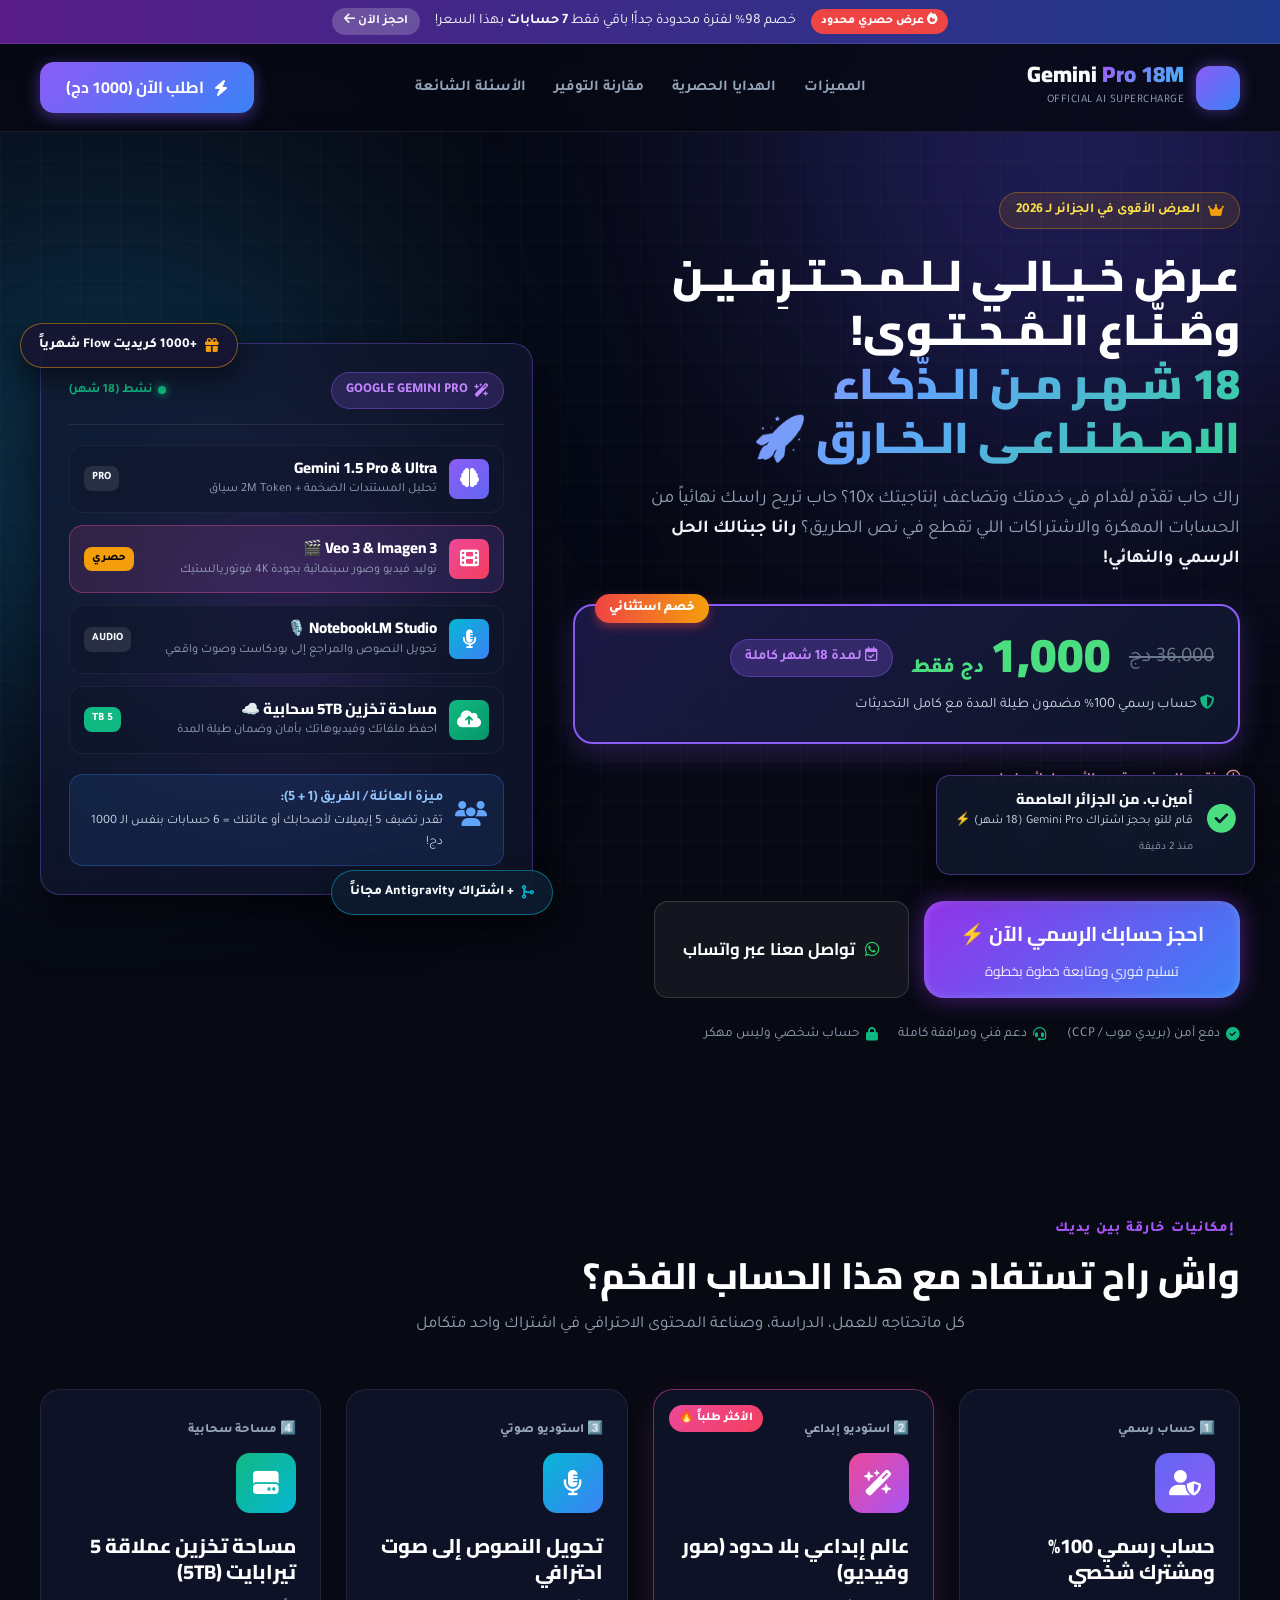
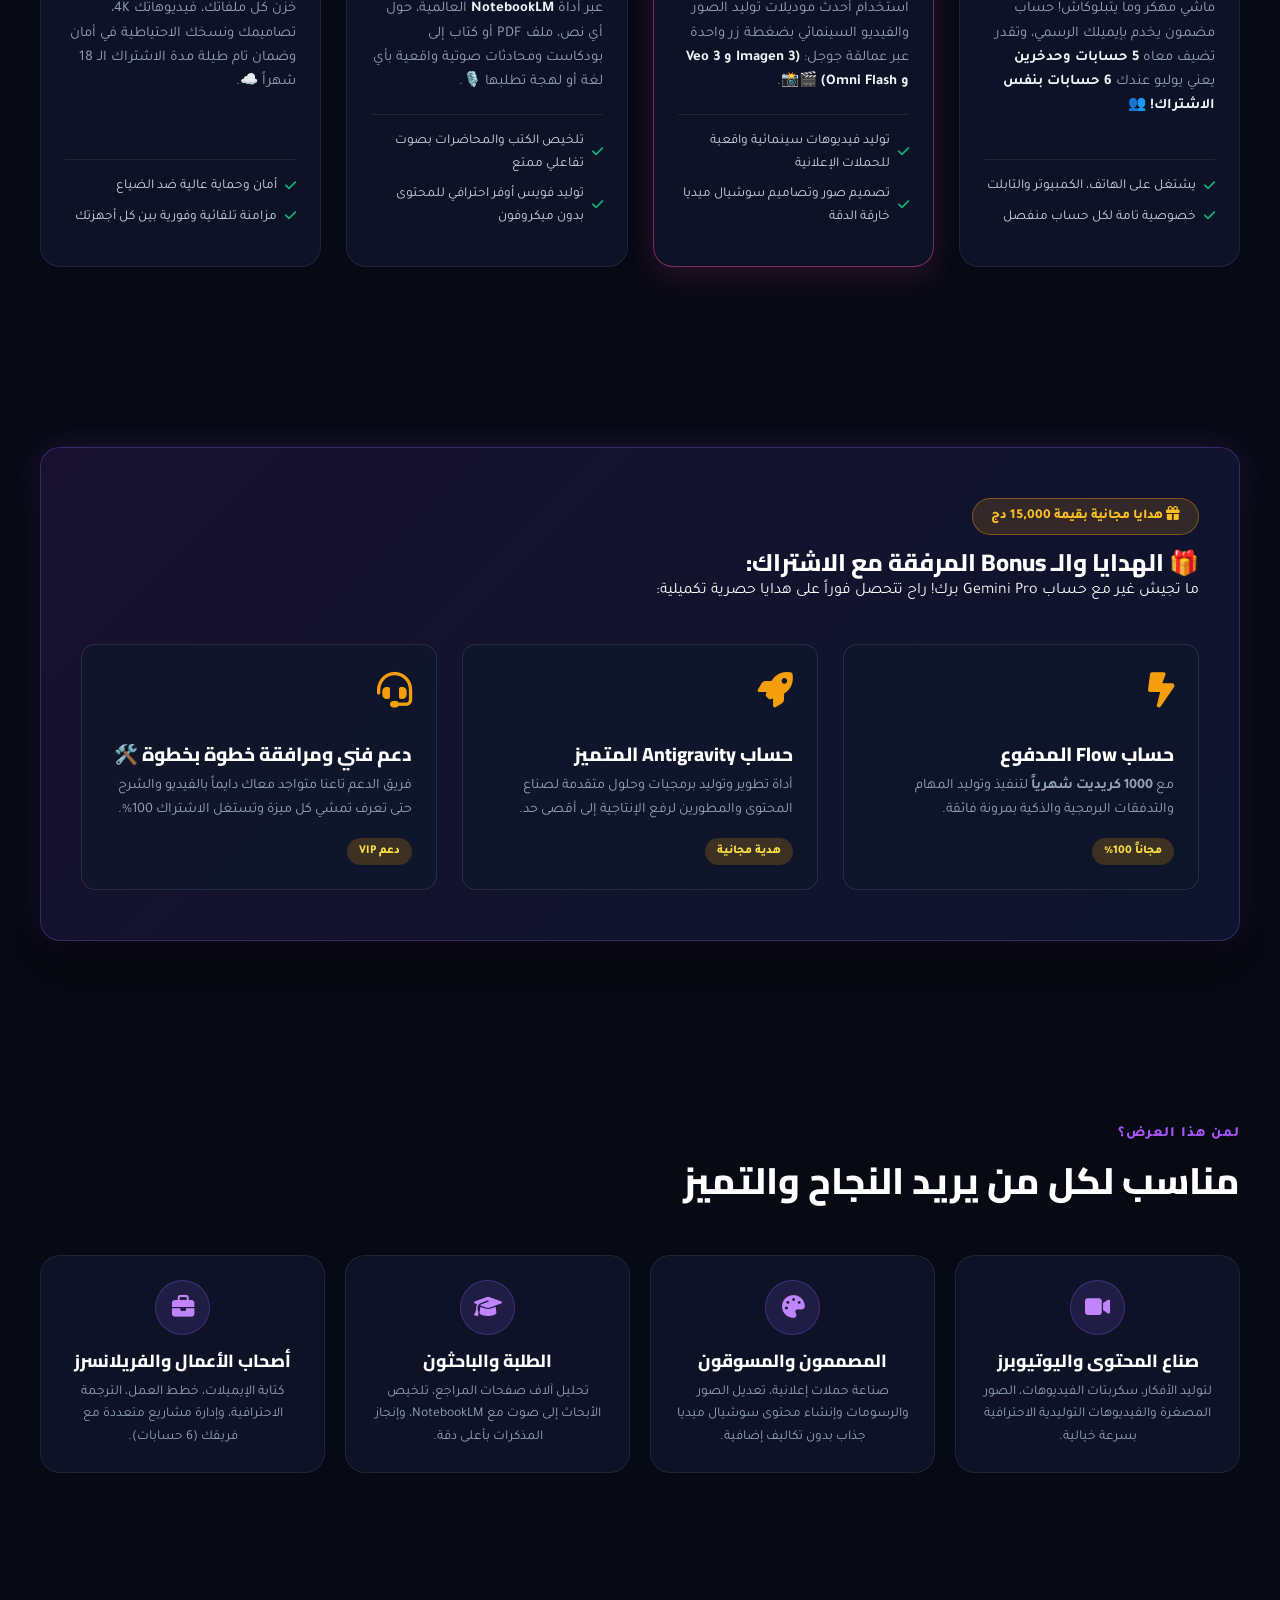
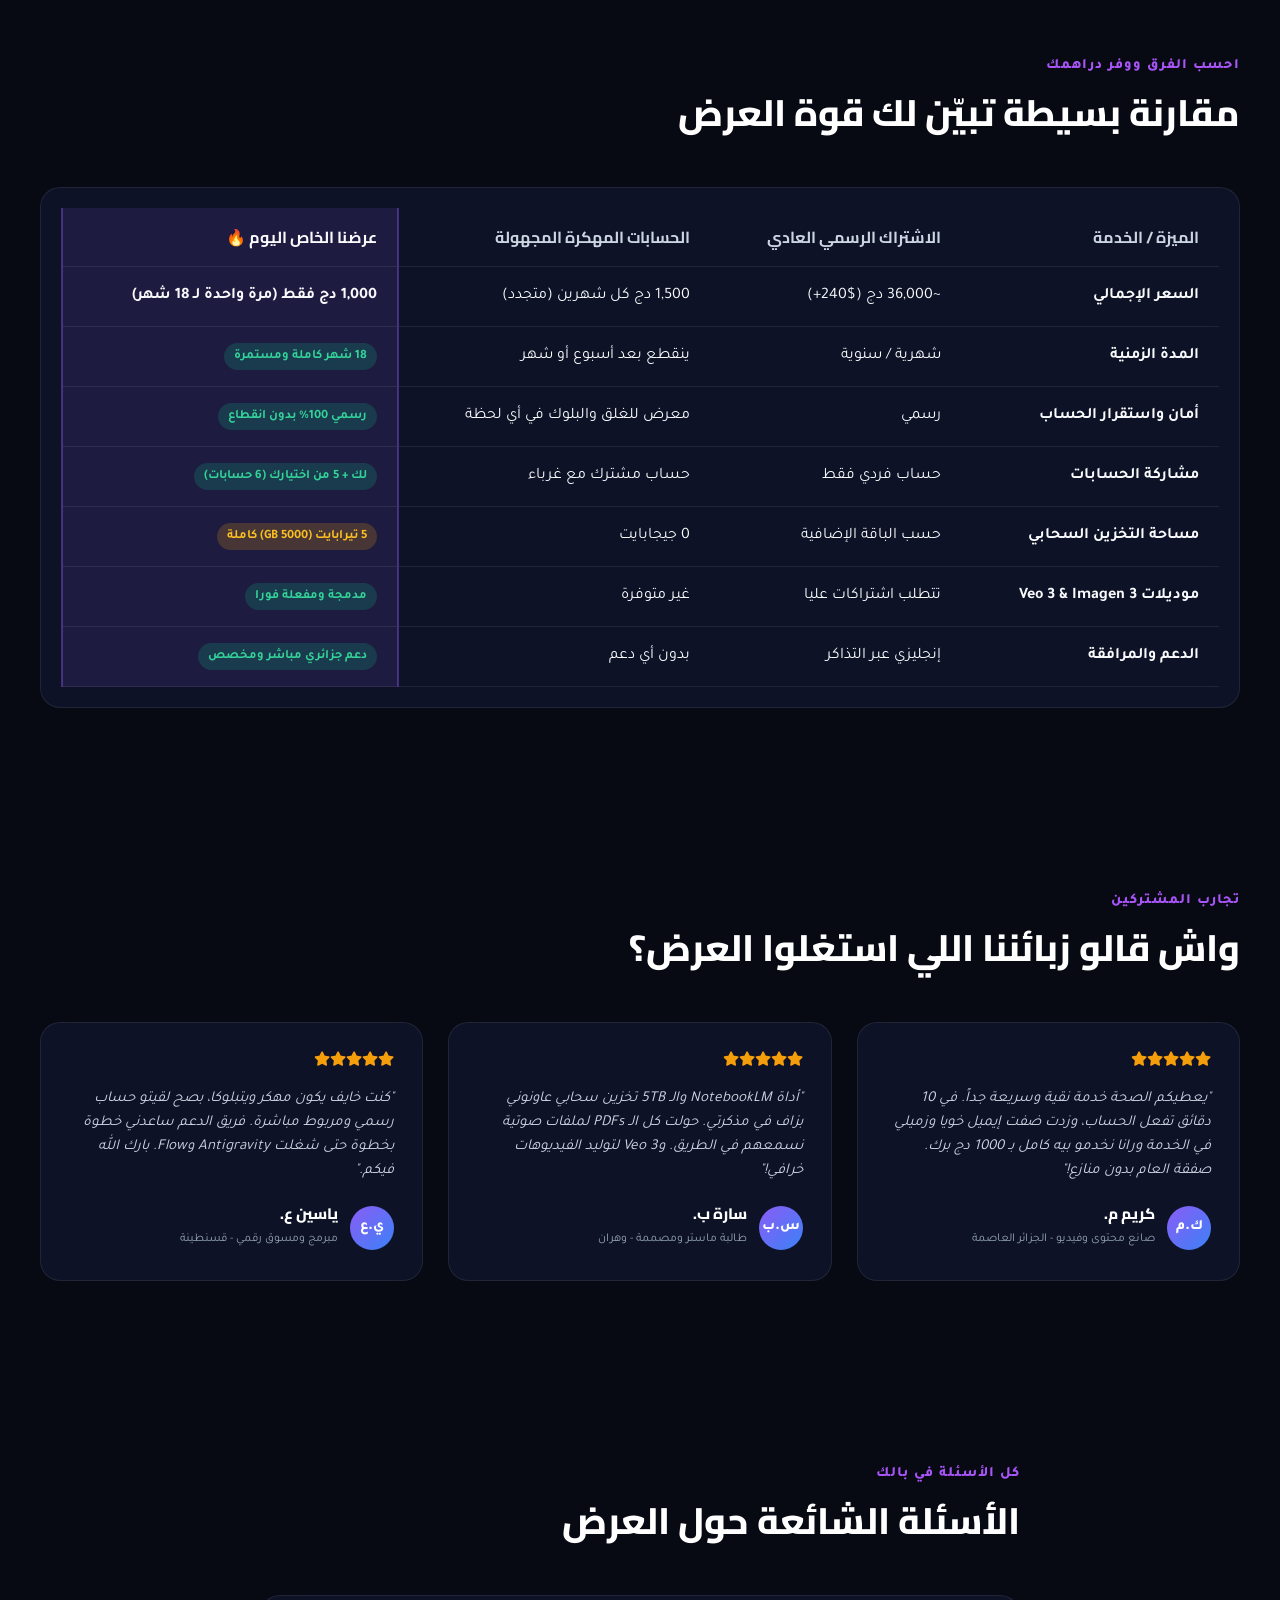
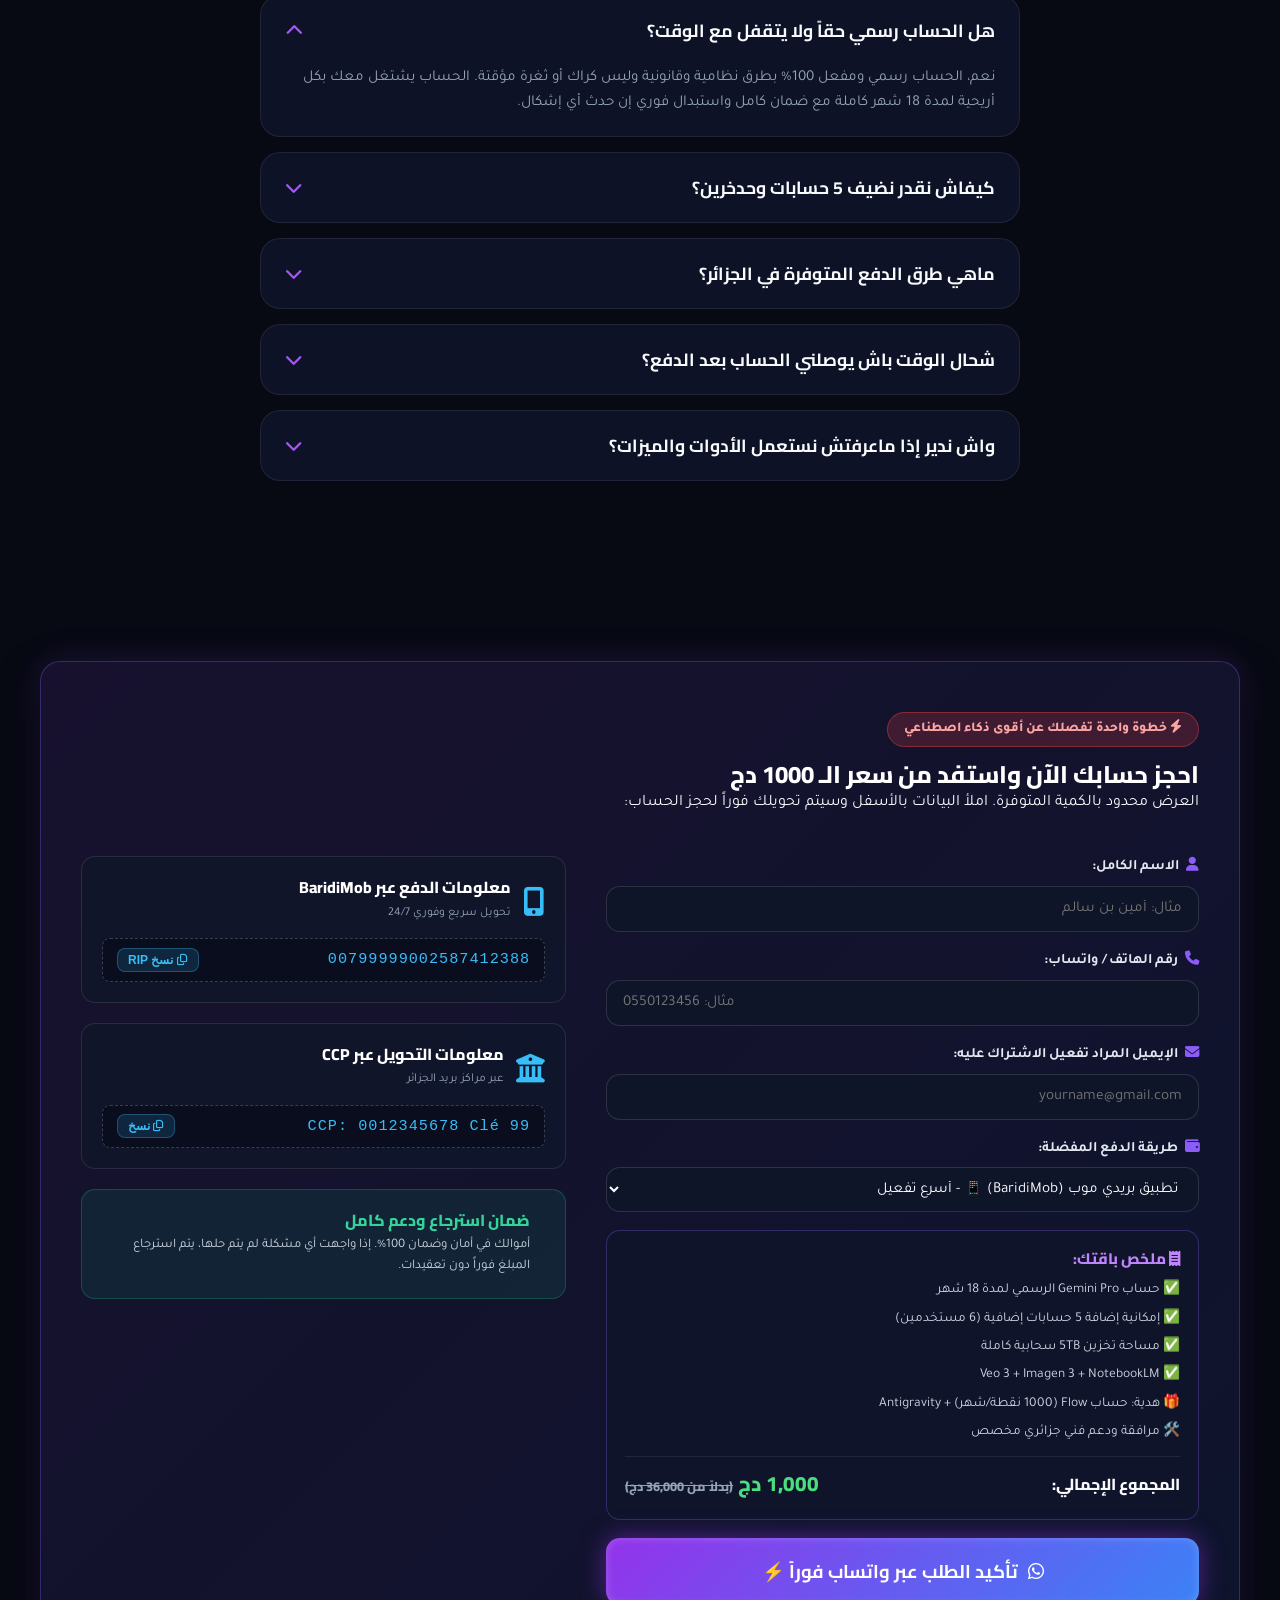
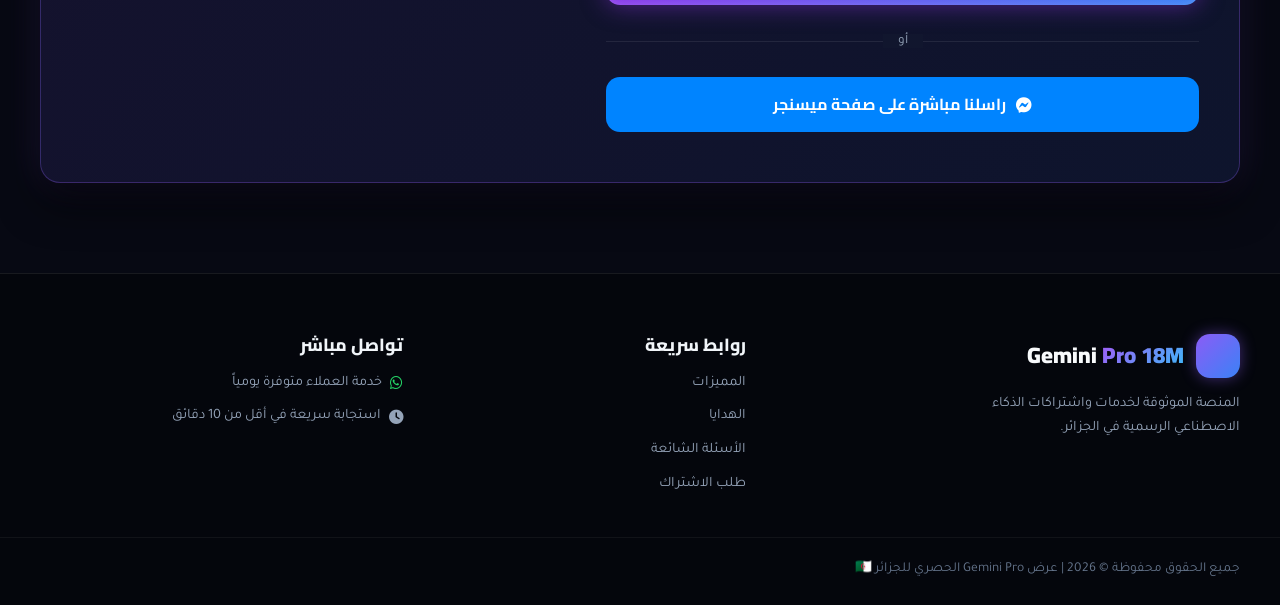
==== index.html @ fe12a2f9 "Add files via upload" ====
<!DOCTYPE html>
<html lang="ar" dir="rtl">
<head>
    <meta charset="UTF-8">
    <meta name="viewport" content="width=device-width, initial-scale=1.0">
    <title>عرض خاص: اشتراك Gemini Pro الرسمي 18 شهر | الذكاء الاصطناعي الخارق</title>
    <meta name="description" content="عرض خيالي للمحترفين وصناع المحتوى: اشتراك Google Gemini Pro الرسمي لمدة 18 شهر كاملة مع 5 حسابات إضافية، 5TB مساحة تخزين وهدايا حصرية بسعر 1000 دج فقط!">
    <!-- Google Fonts -->
    <link rel="preconnect" href="https://fonts.googleapis.com">
    <link rel="preconnect" href="https://fonts.gstatic.com" crossorigin>
    <link href="https://fonts.googleapis.com/css2?family=Cairo:wght@400;600;700;800;900;1000&family=Tajawal:wght@400;500;700;900&display=swap" rel="stylesheet">
    <!-- Font Awesome -->
    <link rel="stylesheet" href="https://cdnjs.cloudflare.com/ajax/libs/font-awesome/6.5.1/css/all.min.css">
    <link rel="stylesheet" href="styles.css">
</head>
<body>

    <!-- Background Lighting & Grid Effects -->
    <div class="bg-glow bg-glow-1"></div>
    <div class="bg-glow bg-glow-2"></div>
    <div class="bg-grid"></div>

    <!-- Announcement Bar -->
    <div class="top-bar">
        <div class="container top-bar-content">
            <span class="badge-pulse"><i class="fa-solid fa-fire"></i> عرض حصري محدود</span>
            <p>خصم 98% لفترة محدودة جداً! باقي فقط <strong id="seats-left">7 حسابات</strong> بهذا السعر!</p>
            <a href="#order-section" class="top-bar-btn">احجز الآن <i class="fa-solid fa-arrow-left"></i></a>
        </div>
    </div>

    <!-- Header / Navbar -->
    <header class="header">
        <div class="container nav-container">
            <div class="logo">
                <div class="logo-icon">
                    <i class="fa-solid fa-sparkles"></i>
                </div>
                <div class="logo-text">
                    <span class="brand-title">Gemini <span class="gradient-text">Pro 18M</span></span>
                    <span class="brand-sub">Official AI Supercharge</span>
                </div>
            </div>

            <nav class="nav-links">
                <a href="#features">المميزات</a>
                <a href="#bonuses">الهدايا الحصرية</a>
                <a href="#compare">مقارنة التوفير</a>
                <a href="#faq">الأسئلة الشائعة</a>
            </nav>

            <a href="#order-section" class="btn btn-primary nav-cta">
                <i class="fa-solid fa-bolt"></i> اطلب الآن (1000 دج)
            </a>
        </div>
    </header>

    <!-- Hero Section -->
    <section class="hero-section">
        <div class="container hero-grid">
            <div class="hero-content">
                <div class="hero-badge">
                    <i class="fa-solid fa-crown text-gold"></i>
                    <span>العرض الأقوى في الجزائر لـ 2026</span>
                </div>

                <h1 class="hero-title">
                    عـرض خـيـالـي لـلـمـحـتـرِفـيـن وصُـنّـاع الـمُـحـتـوى!<br>
                    <span class="gradient-title">18 شـهـر مـن الـذّكـاء الاصـطـنـاعـي الـخـارق 🚀</span>
                </h1>

                <p class="hero-subtitle">
                    راك حاب تقدّم لڤدام في خدمتك وتضاعف إنتاجيتك 10x؟ حاب تريح راسك نهائياً من الحسابات المهكرة والاشتراكات اللي تقطع في نص الطريق؟ 
                    <strong>رانا جبنالك الحل الرسمي والنهائي!</strong>
                </p>

                <!-- Pricing Highlight Card -->
                <div class="price-hero-box">
                    <div class="price-badge-ribbon">خصم استثنائي</div>
                    <div class="price-main">
                        <span class="old-price">36,000 دج</span>
                        <div class="current-price-wrap">
                            <span class="curr-amount">1,000</span>
                            <span class="curr-unit">دج فقط</span>
                        </div>
                        <span class="duration-pill"><i class="fa-regular fa-calendar-check"></i> لمدة 18 شهر كاملة</span>
                    </div>
                    <p class="price-note"><i class="fa-solid fa-shield-halved text-success"></i> حساب رسمي 100% مضمون طيلة المدة مع كامل التحديثات</p>
                </div>

                <!-- Live Countdown -->
                <div class="countdown-wrapper">
                    <div class="countdown-label">
                        <i class="fa-regular fa-clock"></i> ينتهي العرض وتعود الأسعار لأصلها بعد:
                    </div>
                    <div class="countdown-boxes" id="countdown">
                        <div class="count-box">
                            <span class="count-num" id="cd-hours">08</span>
                            <span class="count-txt">ساعات</span>
                        </div>
                        <div class="count-box">
                            <span class="count-num" id="cd-minutes">42</span>
                            <span class="count-txt">دقائق</span>
                        </div>
                        <div class="count-box">
                            <span class="count-num" id="cd-seconds">19</span>
                            <span class="count-txt">ثواني</span>
                        </div>
                    </div>
                </div>

                <div class="hero-actions">
                    <a href="#order-section" class="btn btn-glow btn-hero">
                        <span>احجز حسابك الرسمي الآن ⚡</span>
                        <small>تسليم فوري ومتابعة خطوة بخطوة</small>
                    </a>
                    <a href="https://wa.me/213555000000?text=%D8%B3%D9%84%D8%A7%D9%85%20%D8%B9%D9%84%D9%8A%D9%83%D9%85%D8%8C%20%D8%AD%D8%A7%D8%A8%20%D9%86%D8%B3%D8%AA%D9%81%D8%B3%D8%B1%20%D8%B9%D9%84%D9%89%20%D8%B9%D8%B1%D8%B6%20Gemini%20Pro%2018%20%D8%B4%D9%87%D8%B1" target="_blank" class="btn btn-secondary-glow">
                        <i class="fa-brands fa-whatsapp text-whatsapp"></i> تواصل معنا عبر واتساب
                    </a>
                </div>

                <!-- Trust Points -->
                <div class="hero-trust">
                    <div class="trust-item"><i class="fa-solid fa-circle-check"></i> دفع آمن (بريدي موب / CCP)</div>
                    <div class="trust-item"><i class="fa-solid fa-headset"></i> دعم فني ومرافقة كاملة</div>
                    <div class="trust-item"><i class="fa-solid fa-lock"></i> حساب شخصي وليس مهكر</div>
                </div>
            </div>

            <!-- Hero Visual / 3D Card Showcase -->
            <div class="hero-visual">
                <div class="visual-card-wrap">
                    <div class="glow-orb"></div>
                    
                    <div class="main-ai-card glass-panel">
                        <div class="card-header-ai">
                            <div class="ai-chip">
                                <i class="fa-solid fa-wand-magic-sparkles"></i> GOOGLE GEMINI PRO
                            </div>
                            <div class="ai-status">
                                <span class="status-dot"></span> نشط (18 شهر)
                            </div>
                        </div>

                        <div class="ai-model-list">
                            <div class="model-item">
                                <div class="model-icon m-purple"><i class="fa-solid fa-brain"></i></div>
                                <div class="model-info">
                                    <h4>Gemini 1.5 Pro & Ultra</h4>
                                    <p>تحليل المستندات الضخمة + 2M Token سياق</p>
                                </div>
                                <span class="badge-mini">PRO</span>
                            </div>

                            <div class="model-item highlight-item">
                                <div class="model-icon m-pink"><i class="fa-solid fa-film"></i></div>
                                <div class="model-info">
                                    <h4>Veo 3 & Imagen 3 🎬</h4>
                                    <p>توليد فيديو وصور سينمائية بجودة 4K فوتوريالستيك</p>
                                </div>
                                <span class="badge-mini gold-bg">حصري</span>
                            </div>

                            <div class="model-item">
                                <div class="model-icon m-blue"><i class="fa-solid fa-microphone-lines"></i></div>
                                <div class="model-info">
                                    <h4>NotebookLM Studio 🎙️</h4>
                                    <p>تحويل النصوص والمراجع إلى بودكاست وصوت واقعي</p>
                                </div>
                                <span class="badge-mini">AUDIO</span>
                            </div>

                            <div class="model-item">
                                <div class="model-icon m-green"><i class="fa-solid fa-cloud-arrow-up"></i></div>
                                <div class="model-info">
                                    <h4>مساحة تخزين 5TB سحابية ☁️</h4>
                                    <p>احفظ ملفاتك وفيديوهاتك بأمان وضمان طيلة المدة</p>
                                </div>
                                <span class="badge-mini green-bg">5 TB</span>
                            </div>
                        </div>

                        <!-- 6 Accounts Multiplier Feature -->
                        <div class="card-footer-box">
                            <div class="share-icon"><i class="fa-solid fa-users"></i></div>
                            <div>
                                <strong>ميزة العائلة / الفريق (1 + 5):</strong>
                                <p>تقدر تضيف 5 إيميلات لأصحابك أو عائلتك = 6 حسابات بنفس الـ 1000 دج!</p>
                            </div>
                        </div>
                    </div>

                    <!-- Floating Badges -->
                    <div class="floating-tag tag-1 glass-card">
                        <i class="fa-solid fa-gift text-gold"></i>
                        <span>+1000 كريديت Flow شهرياً</span>
                    </div>

                    <div class="floating-tag tag-2 glass-card">
                        <i class="fa-solid fa-code-merge text-cyan"></i>
                        <span>+ اشتراك Antigravity مجاناً</span>
                    </div>
                </div>
            </div>
        </div>
    </section>

    <!-- Core Features Section -->
    <section id="features" class="section-padding features-section">
        <div class="container">
            <div class="section-title text-center">
                <span class="sub-heading"><i class="fa-solid fa-stars"></i> إمكانيات خارقة بين يديك</span>
                <h2>واش راح تستفاد مع هذا الحساب الفخم؟</h2>
                <p>كل ماتحتاجه للعمل، الدراسة، وصناعة المحتوى الاحترافي في اشتراك واحد متكامل</p>
            </div>

            <div class="features-grid">
                <!-- Feature 1 -->
                <div class="feature-card glass-panel">
                    <div class="feature-badge">1️⃣ حساب رسمي</div>
                    <div class="feature-icon-box bg-grad-1">
                        <i class="fa-solid fa-user-shield"></i>
                    </div>
                    <h3>حساب رسمي 100% ومشترك شخصي</h3>
                    <p>ماشي مهكر وما يتبلوكاش! حساب مضمون يخدم بإيميلك الرسمي، وتقدر تضيف معاه <strong>5 حسابات وحدخرين</strong> يعني يوليو عندك <strong>6 حسابات بنفس الاشتراك! 👥</strong></p>
                    <ul class="feature-list">
                        <li><i class="fa-solid fa-check"></i> يشتغل على الهاتف، الكمبيوتر والتابلت</li>
                        <li><i class="fa-solid fa-check"></i> خصوصية تامة لكل حساب منفصل</li>
                    </ul>
                </div>

                <!-- Feature 2 -->
                <div class="feature-card glass-panel highlight-feature">
                    <div class="popular-ribbon">الأكثر طلباً 🔥</div>
                    <div class="feature-badge">2️⃣ استوديو إبداعي</div>
                    <div class="feature-icon-box bg-grad-2">
                        <i class="fa-solid fa-wand-magic-sparkles"></i>
                    </div>
                    <h3>عالم إبداعي بلا حدود (صور وفيديو)</h3>
                    <p>استخدام أحدث موديلات توليد الصور والفيديو السينمائي بضغطة زر واحدة عبر عمالقة جوجل: <strong>(Imagen 3 و Veo 3 و Omni Flash)</strong> 🎬📸.</p>
                    <ul class="feature-list">
                        <li><i class="fa-solid fa-check"></i> توليد فيديوهات سينمائية واقعية للحملات الإعلانية</li>
                        <li><i class="fa-solid fa-check"></i> تصميم صور وتصاميم سوشيال ميديا خارقة الدقة</li>
                    </ul>
                </div>

                <!-- Feature 3 -->
                <div class="feature-card glass-panel">
                    <div class="feature-badge">3️⃣ استوديو صوتي</div>
                    <div class="feature-icon-box bg-grad-3">
                        <i class="fa-solid fa-microphone-lines"></i>
                    </div>
                    <h3>تحويل النصوص إلى صوت احترافي</h3>
                    <p>عبر أداة <strong>NotebookLM</strong> العالمية، حول أي نص، ملف PDF أو كتاب إلى بودكاست ومحادثات صوتية واقعية بأي لغة أو لهجة تطلبها 🎙️.</p>
                    <ul class="feature-list">
                        <li><i class="fa-solid fa-check"></i> تلخيص الكتب والمحاضرات بصوت تفاعلي ممتع</li>
                        <li><i class="fa-solid fa-check"></i> توليد فويس أوفر احترافي للمحتوى بدون ميكروفون</li>
                    </ul>
                </div>

                <!-- Feature 4 -->
                <div class="feature-card glass-panel">
                    <div class="feature-badge">4️⃣ مساحة سحابية</div>
                    <div class="feature-icon-box bg-grad-4">
                        <i class="fa-solid fa-hard-drive"></i>
                    </div>
                    <h3>مساحة تخزين عملاقة 5 تيرابايت (5TB)</h3>
                    <p>خزّن كل ملفاتك، فيديوهاتك 4K، تصاميمك ونسخك الاحتياطية في أمان وضمان تام طيلة مدة الاشتراك الـ 18 شهراً ☁️.</p>
                    <ul class="feature-list">
                        <li><i class="fa-solid fa-check"></i> أمان وحماية عالية ضد الضياع</li>
                        <li><i class="fa-solid fa-check"></i> مزامنة تلقائية وفورية بين كل أجهزتك</li>
                    </ul>
                </div>
            </div>
        </div>
    </section>

    <!-- Bonuses / Gifts Section -->
    <section id="bonuses" class="section-padding bonuses-section">
        <div class="container">
            <div class="bonus-box glass-panel-glow">
                <div class="bonus-header text-center">
                    <span class="bonus-tag"><i class="fa-solid fa-gift"></i> هدايا مجانية بقيمة 15,000 دج</span>
                    <h2>🎁 الهدايا والـ Bonus المرفقة مع الاشتراك:</h2>
                    <p>ما تجيش غير مع حساب Gemini Pro برك! راح تتحصل فوراً على هدايا حصرية تكميلية:</p>
                </div>

                <div class="bonus-grid">
                    <div class="bonus-card">
                        <div class="b-icon"><i class="fa-solid fa-bolt-lightning"></i></div>
                        <div class="b-details">
                            <h3>حساب Flow المدفوع</h3>
                            <p>مع <strong>1000 كريديت شهرياً</strong> لتنفيذ وتوليد المهام والتدفقات البرمجية والذكية بمرونة فائقة.</p>
                        </div>
                        <span class="b-badge">مجاناً 100%</span>
                    </div>

                    <div class="bonus-card">
                        <div class="b-icon"><i class="fa-solid fa-rocket"></i></div>
                        <div class="b-details">
                            <h3>حساب Antigravity المتميز</h3>
                            <p>أداة تطوير وتوليد برمجيات وحلول متقدمة لصناع المحتوى والمطورين لرفع الإنتاجية إلى أقصى حد.</p>
                        </div>
                        <span class="b-badge">هدية مجانية</span>
                    </div>

                    <div class="bonus-card">
                        <div class="b-icon"><i class="fa-solid fa-headset"></i></div>
                        <div class="b-details">
                            <h3>دعم فني ومرافقة خطوة بخطوة 🛠️</h3>
                            <p>فريق الدعم تاعنا متواجد معاك دايماً بالفيديو والشرح حتى تعرف تمشي كل ميزة وتستغل الاشتراك 100%.</p>
                        </div>
                        <span class="b-badge">دعم VIP</span>
                    </div>
                </div>
            </div>
        </div>
    </section>

    <!-- Who is this for? (Audience) -->
    <section class="section-padding audience-section">
        <div class="container">
            <div class="section-title text-center">
                <span class="sub-heading">لمن هذا العرض؟</span>
                <h2>مناسب لكل من يريد النجاح والتميز</h2>
            </div>

            <div class="audience-grid">
                <div class="aud-card glass-panel">
                    <div class="aud-icon"><i class="fa-solid fa-video"></i></div>
                    <h4>صناع المحتوى واليوتيوبرز</h4>
                    <p>لتوليد الأفكار، سكربتات الفيديوهات، الصور المصغرة والفيديوهات التوليدية الاحترافية بسرعة خيالية.</p>
                </div>

                <div class="aud-card glass-panel">
                    <div class="aud-icon"><i class="fa-solid fa-palette"></i></div>
                    <h4>المصممون والمسوقون</h4>
                    <p>صناعة حملات إعلانية، تعديل الصور والرسومات وإنشاء محتوى سوشيال ميديا جذاب بدون تكاليف إضافية.</p>
                </div>

                <div class="aud-card glass-panel">
                    <div class="aud-icon"><i class="fa-solid fa-graduation-cap"></i></div>
                    <h4>الطلبة والباحثون</h4>
                    <p>تحليل آلاف صفحات المراجع، تلخيص الأبحاث إلى صوت مع NotebookLM، وإنجاز المذكرات بأعلى دقة.</p>
                </div>

                <div class="aud-card glass-panel">
                    <div class="aud-icon"><i class="fa-solid fa-briefcase"></i></div>
                    <h4>أصحاب الأعمال والفريلانسرز</h4>
                    <p>كتابة الإيميلات، خطط العمل، الترجمة الاحترافية، وإدارة مشاريع متعددة مع فريقك (6 حسابات).</p>
                </div>
            </div>
        </div>
    </section>

    <!-- Comparison Table (Real Value vs Our Price) -->
    <section id="compare" class="section-padding compare-section">
        <div class="container">
            <div class="section-title text-center">
                <span class="sub-heading">احسب الفرق ووفر دراهمك</span>
                <h2>مقارنة بسيطة تبيّن لك قوة العرض</h2>
            </div>

            <div class="table-responsive glass-panel">
                <table class="compare-table">
                    <thead>
                        <tr>
                            <th>الميزة / الخدمة</th>
                            <th>الاشتراك الرسمي العادي</th>
                            <th>الحسابات المهكرة المجهولة</th>
                            <th class="highlight-col">عرضنا الخاص اليوم 🔥</th>
                        </tr>
                    </thead>
                    <tbody>
                        <tr>
                            <td><strong>السعر الإجمالي</strong></td>
                            <td>~36,000 دج ($240+)</td>
                            <td>1,500 دج كل شهرين (متجدد)</td>
                            <td class="highlight-col"><strong>1,000 دج فقط (مرة واحدة لـ 18 شهر)</strong></td>
                        </tr>
                        <tr>
                            <td><strong>المدة الزمنية</strong></td>
                            <td>شهرية / سنوية</td>
                            <td>ينقطع بعد أسبوع أو شهر</td>
                            <td class="highlight-col"><span class="badge-tag green">18 شهر كاملة ومستمرة</span></td>
                        </tr>
                        <tr>
                            <td><strong>أمان واستقرار الحساب</strong></td>
                            <td>رسمي</td>
                            <td>معرض للغلق والبلوك في أي لحظة</td>
                            <td class="highlight-col"><span class="badge-tag green">رسمي 100% بدون انقطاع</span></td>
                        </tr>
                        <tr>
                            <td><strong>مشاركة الحسابات</strong></td>
                            <td>حساب فردي فقط</td>
                            <td>حساب مشترك مع غرباء</td>
                            <td class="highlight-col"><span class="badge-tag green">لك + 5 من اختيارك (6 حسابات)</span></td>
                        </tr>
                        <tr>
                            <td><strong>مساحة التخزين السحابي</strong></td>
                            <td>حسب الباقة الإضافية</td>
                            <td>0 جيجابايت</td>
                            <td class="highlight-col"><span class="badge-tag gold">5 تيرابايت (5000 GB) كاملة</span></td>
                        </tr>
                        <tr>
                            <td><strong>موديلات Veo 3 & Imagen 3</strong></td>
                            <td>تتطلب اشتراكات عليا</td>
                            <td>غير متوفرة</td>
                            <td class="highlight-col"><span class="badge-tag green">مدمجة ومفعلة فورا</span></td>
                        </tr>
                        <tr>
                            <td><strong>الدعم والمرافقة</strong></td>
                            <td>إنجليزي عبر التذاكر</td>
                            <td>بدون أي دعم</td>
                            <td class="highlight-col"><span class="badge-tag green">دعم جزائري مباشر ومخصص</span></td>
                        </tr>
                    </tbody>
                </table>
            </div>
        </div>
    </section>

    <!-- Testimonials / Social Proof -->
    <section class="section-padding reviews-section">
        <div class="container">
            <div class="section-title text-center">
                <span class="sub-heading">تجارب المشتركين</span>
                <h2>واش قالو زبائننا اللي استغلوا العرض؟</h2>
            </div>

            <div class="reviews-grid">
                <div class="review-card glass-panel">
                    <div class="review-stars">
                        <i class="fa-solid fa-star"></i><i class="fa-solid fa-star"></i><i class="fa-solid fa-star"></i><i class="fa-solid fa-star"></i><i class="fa-solid fa-star"></i>
                    </div>
                    <p class="review-text">"يعطيكم الصحة خدمة نقية وسريعة جداً. في 10 دقائق تفعل الحساب، وزدت ضفت إيميل خويا وزميلي في الخدمة ورانا نخدمو بيه كامل بـ 1000 دج برك. صفقة العام بدون منازع!"</p>
                    <div class="reviewer-info">
                        <div class="rev-avatar">ك.م</div>
                        <div>
                            <h5>كريم م.</h5>
                            <span>صانع محتوى وفيديو - الجزائر العاصمة</span>
                        </div>
                    </div>
                </div>

                <div class="review-card glass-panel">
                    <div class="review-stars">
                        <i class="fa-solid fa-star"></i><i class="fa-solid fa-star"></i><i class="fa-solid fa-star"></i><i class="fa-solid fa-star"></i><i class="fa-solid fa-star"></i>
                    </div>
                    <p class="review-text">"أداة NotebookLM والـ 5TB تخزين سحابي عاونوني بزاف في مذكرتي. حولت كل الـ PDFs لملفات صوتية نسمعهم في الطريق. وVeo 3 لتوليد الفيديوهات خرافي!"</p>
                    <div class="reviewer-info">
                        <div class="rev-avatar">س.ب</div>
                        <div>
                            <h5>سارة ب.</h5>
                            <span>طالبة ماستر ومصممة - وهران</span>
                        </div>
                    </div>
                </div>

                <div class="review-card glass-panel">
                    <div class="review-stars">
                        <i class="fa-solid fa-star"></i><i class="fa-solid fa-star"></i><i class="fa-solid fa-star"></i><i class="fa-solid fa-star"></i><i class="fa-solid fa-star"></i>
                    </div>
                    <p class="review-text">"كنت خايف يكون مهكر ويتبلوكا، بصح لقيتو حساب رسمي ومربوط مباشرة. فريق الدعم ساعدني خطوة بخطوة حتى شغلت Antigravity وFlow. بارك الله فيكم."</p>
                    <div class="reviewer-info">
                        <div class="rev-avatar">ي.ع</div>
                        <div>
                            <h5>ياسين ع.</h5>
                            <span>مبرمج ومسوق رقمي - قسنطينة</span>
                        </div>
                    </div>
                </div>
            </div>
        </div>
    </section>

    <!-- FAQ Section -->
    <section id="faq" class="section-padding faq-section">
        <div class="container faq-container">
            <div class="section-title text-center">
                <span class="sub-heading">كل الأسئلة في بالك</span>
                <h2>الأسئلة الشائعة حول العرض</h2>
            </div>

            <div class="accordion">
                <div class="accordion-item glass-panel active">
                    <div class="accordion-title">
                        <span>هل الحساب رسمي حقاً ولا يتقفل مع الوقت؟</span>
                        <i class="fa-solid fa-chevron-down"></i>
                    </div>
                    <div class="accordion-content">
                        <p>نعم، الحساب رسمي ومفعل 100% بطرق نظامية وقانونية وليس كراك أو ثغرة مؤقتة. الحساب يشتغل معك بكل أريحية لمدة 18 شهر كاملة مع ضمان كامل واستبدال فوري إن حدث أي إشكال.</p>
                    </div>
                </div>

                <div class="accordion-item glass-panel">
                    <div class="accordion-title">
                        <span>كيفاش نقدر نضيف 5 حسابات وحدخرين؟</span>
                        <i class="fa-solid fa-chevron-down"></i>
                    </div>
                    <div class="accordion-content">
                        <p>الاشتراك يتضمن ميزة إضافة 5 إيميلات من اختيارك (عائلتك، أصدقائك، أو فريق عملك). كل شخص راح يوصلوا رابط تفعيل في إيميلو الخاص ويستمتع بكامل مزايا Gemini Pro و5TB مساحة منفصلة تماماً عن الآخرين!</p>
                    </div>
                </div>

                <div class="accordion-item glass-panel">
                    <div class="accordion-title">
                        <span>ماهي طرق الدفع المتوفرة في الجزائر؟</span>
                        <i class="fa-solid fa-chevron-down"></i>
                    </div>
                    <div class="accordion-content">
                        <p>نوفر أسهل وأأمن طرق الدفع: <strong>BaridiMob (بريدي موب)</strong>، تحويل <strong>CCP (بريد الجزائر)</strong>، أو الدفع عبر فليكسي/البطاقات. بعد ملء الاستمارة ستظهر لك معلومات الحساب فوراً لتسريع العملية.</p>
                    </div>
                </div>

                <div class="accordion-item glass-panel">
                    <div class="accordion-title">
                        <span>شحال الوقت باش يوصلني الحساب بعد الدفع؟</span>
                        <i class="fa-solid fa-chevron-down"></i>
                    </div>
                    <div class="accordion-content">
                        <p>التسليم فوري وشبه لحظي! بمجرد إرسال وصل التحويل عبر واتساب أو ميسنجر، سيقوم فريق الدعم بتفعيل حسابك وإرسال الدليل التوضيحي في غضون 5 إلى 15 دقيقة فقط.</p>
                    </div>
                </div>

                <div class="accordion-item glass-panel">
                    <div class="accordion-title">
                        <span>واش ندير إذا ماعرفتش نستعمل الأدوات والميزات؟</span>
                        <i class="fa-solid fa-chevron-down"></i>
                    </div>
                    <div class="accordion-content">
                        <p>ما تخافش كامل! يجي مع الاشتراك مرافقة ودعم فني مخصص، نبعثولك شروحات وفيديوهات مبسطة باللهجة الجزائرية لكيفية استخدام توليد الفيديو Veo 3، أداة الصوت NotebookLM، والحسابات الإضافية خطوة بخطوة.</p>
                    </div>
                </div>
            </div>
        </div>
    </section>

    <!-- Order & Booking Section -->
    <section id="order-section" class="section-padding order-section">
        <div class="container">
            <div class="order-wrapper glass-panel-glow">
                <div class="order-header text-center">
                    <div class="urgency-badge"><i class="fa-solid fa-bolt"></i> خطوة واحدة تفصلك عن أقوى ذكاء اصطناعي</div>
                    <h2>احجز حسابك الآن واستفد من سعر الـ 1000 دج</h2>
                    <p>العرض محدود بالكمية المتوفرة. املأ البيانات بالأسفل وسيتم تحويلك فوراً لحجز الحساب:</p>
                </div>

                <div class="order-grid">
                    <!-- Order Form -->
                    <form id="orderForm" class="order-form">
                        <div class="form-group">
                            <label for="fullName"><i class="fa-solid fa-user"></i> الاسم الكامل:</label>
                            <input type="text" id="fullName" class="form-control" placeholder="مثال: أمين بن سالم" required>
                        </div>

                        <div class="form-group">
                            <label for="phoneNumber"><i class="fa-solid fa-phone"></i> رقم الهاتف / واتساب:</label>
                            <input type="tel" id="phoneNumber" class="form-control" placeholder="مثال: 0550123456" required>
                        </div>

                        <div class="form-group">
                            <label for="userEmail"><i class="fa-solid fa-envelope"></i> الإيميل المراد تفعيل الاشتراك عليه:</label>
                            <input type="email" id="userEmail" class="form-control" placeholder="yourname@gmail.com" required>
                        </div>

                        <div class="form-group">
                            <label for="paymentMethod"><i class="fa-solid fa-wallet"></i> طريقة الدفع المفضلة:</label>
                            <select id="paymentMethod" class="form-control">
                                <option value="BaridiMob">تطبيق بريدي موب (BaridiMob) 📱 - أسرع تفعيل</option>
                                <option value="CCP">حوالة بريدية (CCP) 🏛️</option>
                                <option value="Flexy">فليكسي (Flexy Djezzy / Mobilis / Ooredoo)</option>
                                <option value="DirectChat">استفسار وتفاهم مباشر</option>
                            </select>
                        </div>

                        <!-- Summary of what is included -->
                        <div class="order-summary-box">
                            <h4><i class="fa-solid fa-receipt"></i> ملخص باقتك:</h4>
                            <ul>
                                <li>✅ حساب Gemini Pro الرسمي لمدة 18 شهر</li>
                                <li>✅ إمكانية إضافة 5 حسابات إضافية (6 مستخدمين)</li>
                                <li>✅ مساحة تخزين 5TB سحابية كاملة</li>
                                <li>✅ Veo 3 + Imagen 3 + NotebookLM</li>
                                <li>🎁 هدية: حساب Flow (1000 نقطة/شهر) + Antigravity</li>
                                <li>🛠️ مرافقة ودعم فني جزائري مخصص</li>
                            </ul>
                            <div class="total-price-row">
                                <span>المجموع الإجمالي:</span>
                                <span class="total-amount">1,000 دج <small>(بدلاً من 36,000 دج)</small></span>
                            </div>
                        </div>

                        <button type="submit" class="btn btn-glow btn-submit-order">
                            <i class="fa-brands fa-whatsapp"></i> تأكيد الطلب عبر واتساب فوراً ⚡
                        </button>
                        
                        <div class="or-separator"><span>أو</span></div>

                        <a href="https://m.me/" target="_blank" id="messengerBtn" class="btn btn-messenger">
                            <i class="fa-brands fa-facebook-messenger"></i> راسلنا مباشرة على صفحة ميسنجر
                        </a>
                    </form>

                    <!-- Payment Info / Quick Details -->
                    <div class="payment-info-box">
                        <div class="info-card">
                            <div class="info-card-head">
                                <i class="fa-solid fa-mobile-screen-button"></i>
                                <div>
                                    <h4>معلومات الدفع عبر BaridiMob</h4>
                                    <span>تحويل سريع وفوري 24/7</span>
                                </div>
                            </div>
                            <div class="copy-field">
                                <code>00799999002587412388</code>
                                <button class="btn-copy" onclick="copyText('00799999002587412388', this)"><i class="fa-regular fa-copy"></i> نسخ RIP</button>
                            </div>
                        </div>

                        <div class="info-card">
                            <div class="info-card-head">
                                <i class="fa-solid fa-building-columns"></i>
                                <div>
                                    <h4>معلومات التحويل عبر CCP</h4>
                                    <span>عبر مراكز بريد الجزائر</span>
                                </div>
                            </div>
                            <div class="copy-field">
                                <code>CCP: 0012345678 Clé 99</code>
                                <button class="btn-copy" onclick="copyText('0012345678 99', this)"><i class="fa-regular fa-copy"></i> نسخ</button>
                            </div>
                        </div>

                        <div class="guarantee-box">
                            <i class="fa-solid fa-shield-check"></i>
                            <div>
                                <h5>ضمان استرجاع ودعم كامل</h5>
                                <p>أموالك في أمان وضمان 100%. إذا واجهت أي مشكلة لم يتم حلها، يتم استرجاع المبلغ فوراً دون تعقيدات.</p>
                            </div>
                        </div>
                    </div>
                </div>
            </div>
        </div>
    </section>

    <!-- Footer -->
    <footer class="footer">
        <div class="container footer-content">
            <div class="footer-brand">
                <div class="logo">
                    <div class="logo-icon"><i class="fa-solid fa-sparkles"></i></div>
                    <div class="logo-text">
                        <span class="brand-title">Gemini <span class="gradient-text">Pro 18M</span></span>
                    </div>
                </div>
                <p>المنصة الموثوقة لخدمات واشتراكات الذكاء الاصطناعي الرسمية في الجزائر.</p>
            </div>

            <div class="footer-links">
                <h4>روابط سريعة</h4>
                <a href="#features">المميزات</a>
                <a href="#bonuses">الهدايا</a>
                <a href="#faq">الأسئلة الشائعة</a>
                <a href="#order-section">طلب الاشتراك</a>
            </div>

            <div class="footer-contact">
                <h4>تواصل مباشر</h4>
                <p><i class="fa-brands fa-whatsapp text-whatsapp"></i> خدمة العملاء متوفرة يومياً</p>
                <p><i class="fa-solid fa-clock"></i> استجابة سريعة في أقل من 10 دقائق</p>
            </div>
        </div>

        <div class="footer-bottom">
            <div class="container text-center">
                <p>جميع الحقوق محفوظة © 2026 | عرض Gemini Pro الحصري للجزائر 🇩🇿</p>
            </div>
        </div>
    </footer>

    <!-- Live Purchase Toast Notification Simulation -->
    <div id="liveToast" class="live-toast">
        <div class="toast-icon"><i class="fa-solid fa-check-circle"></i></div>
        <div class="toast-info">
            <h5 id="toastUser">محمد من البليدة</h5>
            <p>قام للتو بحجز اشتراك Gemini Pro (18 شهر) ⚡</p>
            <span class="toast-time">منذ 3 دقائق</span>
        </div>
    </div>

    <!-- Floating Sticky CTA Button on Mobile -->
    <div class="sticky-mobile-cta">
        <div class="sticky-price">
            <span>السعر: <strong>1,000 دج</strong></span>
            <small>18 شهر كاملة</small>
        </div>
        <a href="#order-section" class="btn btn-glow sticky-btn">
            اطلب الآن <i class="fa-solid fa-arrow-left"></i>
        </a>
    </div>

    <script src="app.js"></script>
</body>
</html>
---- styles.css ----
/* ==========================================================================
   Gemini Pro 18M Landing Page - Premium High-Converting Styles
   ========================================================================== */

:root {
    --bg-primary: #070913;
    --bg-secondary: #0d1126;
    --bg-card: rgba(18, 24, 48, 0.7);
    --bg-card-hover: rgba(28, 36, 70, 0.85);
    
    --primary: #8b5cf6;
    --primary-glow: rgba(139, 92, 246, 0.45);
    --secondary: #3b82f6;
    --accent-cyan: #06b6d4;
    --accent-gold: #f59e0b;
    --accent-green: #10b981;
    --accent-pink: #ec4899;
    
    --text-main: #f8fafc;
    --text-muted: #94a3b8;
    --text-dark: #0f172a;
    
    --border-color: rgba(255, 255, 255, 0.08);
    --border-glow: rgba(139, 92, 246, 0.35);
    
    --radius-sm: 8px;
    --radius-md: 14px;
    --radius-lg: 20px;
    --radius-full: 9999px;
    
    --font-heading: 'Cairo', sans-serif;
    --font-body: 'Tajawal', sans-serif;
    
    --transition: all 0.3s cubic-bezier(0.16, 1, 0.3, 1);
}

/* Reset & Base Setup */
*, *::before, *::after {
    box-sizing: border-box;
    margin: 0;
    padding: 0;
}

html {
    scroll-behavior: smooth;
}

body {
    font-family: var(--font-body);
    background-color: var(--bg-primary);
    color: var(--text-main);
    line-height: 1.65;
    overflow-x: hidden;
    position: relative;
    direction: rtl;
    text-align: right;
}

h1, h2, h3, h4, h5, h6 {
    font-family: var(--font-heading);
    font-weight: 800;
    line-height: 1.3;
    color: #ffffff;
}

a {
    color: inherit;
    text-decoration: none;
    transition: var(--transition);
}

ul {
    list-style: none;
}

.container {
    width: 100%;
    max-width: 1240px;
    margin: 0 auto;
    padding: 0 20px;
}

/* Ambient Background Lights */
.bg-glow {
    position: fixed;
    border-radius: 50%;
    filter: blur(140px);
    pointer-events: none;
    z-index: 0;
    opacity: 0.35;
}

.bg-glow-1 {
    width: 600px;
    height: 600px;
    background: radial-gradient(circle, #7c3aed, #2563eb);
    top: -150px;
    right: -100px;
}

.bg-glow-2 {
    width: 500px;
    height: 500px;
    background: radial-gradient(circle, #06b6d4, #3b82f6);
    bottom: 20%;
    left: -150px;
}

.bg-grid {
    position: fixed;
    top: 0;
    left: 0;
    width: 100%;
    height: 100%;
    background-image: 
        linear-gradient(to right, rgba(255, 255, 255, 0.02) 1px, transparent 1px),
        linear-gradient(to bottom, rgba(255, 255, 255, 0.02) 1px, transparent 1px);
    background-size: 40px 40px;
    pointer-events: none;
    z-index: 0;
}

/* Glassmorphism Classes */
.glass-panel {
    background: var(--bg-card);
    backdrop-filter: blur(16px);
    -webkit-backdrop-filter: blur(16px);
    border: 1px solid var(--border-color);
    border-radius: var(--radius-lg);
    transition: var(--transition);
}

.glass-panel:hover {
    border-color: var(--border-glow);
    transform: translateY(-4px);
    box-shadow: 0 12px 30px rgba(0, 0, 0, 0.4), 0 0 20px rgba(139, 92, 246, 0.15);
}

.glass-panel-glow {
    background: linear-gradient(135deg, rgba(28, 20, 54, 0.8), rgba(16, 24, 52, 0.8));
    backdrop-filter: blur(20px);
    border: 1px solid rgba(139, 92, 246, 0.3);
    border-radius: var(--radius-lg);
    box-shadow: 0 20px 40px rgba(0, 0, 0, 0.6), 0 0 35px rgba(139, 92, 246, 0.2);
}

/* Gradients and Colors */
.gradient-text {
    background: linear-gradient(135deg, #a855f7, #38bdf8);
    -webkit-background-clip: text;
    -webkit-text-fill-color: transparent;
}

.gradient-title {
    background: linear-gradient(135deg, #c084fc, #60a5fa, #34d399);
    -webkit-background-clip: text;
    -webkit-text-fill-color: transparent;
    display: inline-block;
}

.text-gold { color: var(--accent-gold); }
.text-cyan { color: var(--accent-cyan); }
.text-success { color: var(--accent-green); }
.text-whatsapp { color: #25D366; }

/* Buttons */
.btn {
    display: inline-flex;
    align-items: center;
    justify-content: center;
    gap: 10px;
    font-family: var(--font-heading);
    font-weight: 700;
    padding: 12px 26px;
    border-radius: var(--radius-md);
    cursor: pointer;
    border: none;
    text-align: center;
    transition: var(--transition);
}

.btn-primary {
    background: linear-gradient(135deg, var(--primary), var(--secondary));
    color: #fff;
    box-shadow: 0 4px 15px var(--primary-glow);
}

.btn-primary:hover {
    box-shadow: 0 6px 25px rgba(139, 92, 246, 0.6);
    transform: translateY(-2px);
}

.btn-glow {
    background: linear-gradient(135deg, #9333ea, #3b82f6);
    color: #ffffff;
    box-shadow: 0 0 25px rgba(147, 51, 234, 0.5), inset 0 0 10px rgba(255, 255, 255, 0.2);
    position: relative;
    overflow: hidden;
}

.btn-glow::before {
    content: '';
    position: absolute;
    top: 0;
    left: -100%;
    width: 100%;
    height: 100%;
    background: linear-gradient(90deg, transparent, rgba(255, 255, 255, 0.25), transparent);
    transition: 0.6s;
}

.btn-glow:hover::before {
    left: 100%;
}

.btn-glow:hover {
    transform: translateY(-3px) scale(1.02);
    box-shadow: 0 0 35px rgba(147, 51, 234, 0.7);
}

.btn-hero {
    flex-direction: column;
    padding: 16px 36px;
    font-size: 1.25rem;
    border-radius: var(--radius-lg);
}

.btn-hero small {
    font-size: 0.85rem;
    font-weight: 400;
    opacity: 0.9;
}

.btn-secondary-glow {
    background: rgba(255, 255, 255, 0.05);
    color: #fff;
    border: 1px solid rgba(255, 255, 255, 0.15);
    padding: 16px 28px;
    font-size: 1.05rem;
}

.btn-secondary-glow:hover {
    background: rgba(255, 255, 255, 0.1);
    border-color: #25D366;
    color: #25D366;
}

/* Top Announcement Bar */
.top-bar {
    background: linear-gradient(90deg, #581c87, #1e3a8a);
    padding: 8px 0;
    font-size: 0.9rem;
    border-bottom: 1px solid rgba(255, 255, 255, 0.1);
    position: relative;
    z-index: 10;
}

.top-bar-content {
    display: flex;
    align-items: center;
    justify-content: center;
    gap: 15px;
    flex-wrap: wrap;
}

.badge-pulse {
    background: #ef4444;
    color: #fff;
    font-weight: 800;
    font-size: 0.75rem;
    padding: 3px 10px;
    border-radius: var(--radius-full);
    animation: pulse 1.8s infinite;
}

@keyframes pulse {
    0% { transform: scale(1); box-shadow: 0 0 0 0 rgba(239, 68, 68, 0.7); }
    70% { transform: scale(1.05); box-shadow: 0 0 0 8px rgba(239, 68, 68, 0); }
    100% { transform: scale(1); box-shadow: 0 0 0 0 rgba(239, 68, 68, 0); }
}

.top-bar-btn {
    background: rgba(255, 255, 255, 0.2);
    padding: 3px 12px;
    border-radius: var(--radius-full);
    font-weight: 700;
    font-size: 0.8rem;
}

.top-bar-btn:hover {
    background: #fff;
    color: var(--text-dark);
}

/* Header */
.header {
    padding: 18px 0;
    position: sticky;
    top: 0;
    background: rgba(7, 9, 19, 0.85);
    backdrop-filter: blur(15px);
    z-index: 100;
    border-bottom: 1px solid var(--border-color);
}

.nav-container {
    display: flex;
    align-items: center;
    justify-content: space-between;
}

.logo {
    display: flex;
    align-items: center;
    gap: 12px;
}

.logo-icon {
    width: 44px;
    height: 44px;
    background: linear-gradient(135deg, var(--primary), var(--secondary));
    border-radius: var(--radius-md);
    display: flex;
    align-items: center;
    justify-content: center;
    font-size: 1.3rem;
    color: #fff;
    box-shadow: 0 0 15px var(--primary-glow);
}

.brand-title {
    font-family: var(--font-heading);
    font-weight: 900;
    font-size: 1.4rem;
    display: block;
    line-height: 1.1;
}

.brand-sub {
    font-size: 0.72rem;
    color: var(--text-muted);
    letter-spacing: 0.5px;
    text-transform: uppercase;
}

.nav-links {
    display: flex;
    align-items: center;
    gap: 28px;
}

.nav-links a {
    font-weight: 600;
    font-size: 0.95rem;
    color: var(--text-muted);
}

.nav-links a:hover {
    color: #fff;
}

/* Hero Section */
.hero-section {
    padding: 60px 0 80px;
    position: relative;
    z-index: 1;
}

.hero-grid {
    display: grid;
    grid-template-columns: 1.15fr 0.85fr;
    gap: 40px;
    align-items: center;
}

.hero-badge {
    display: inline-flex;
    align-items: center;
    gap: 8px;
    background: rgba(245, 158, 11, 0.12);
    border: 1px solid rgba(245, 158, 11, 0.35);
    padding: 6px 16px;
    border-radius: var(--radius-full);
    font-size: 0.85rem;
    font-weight: 700;
    color: #fde047;
    margin-bottom: 20px;
}

.hero-title {
    font-size: 2.7rem;
    line-height: 1.25;
    margin-bottom: 20px;
    font-weight: 900;
}

.hero-subtitle {
    font-size: 1.15rem;
    color: var(--text-muted);
    margin-bottom: 28px;
    max-width: 600px;
}

.hero-subtitle strong {
    color: #f1f5f9;
}

/* Price Box In Hero */
.price-hero-box {
    background: linear-gradient(135deg, rgba(30, 27, 75, 0.9), rgba(15, 23, 42, 0.95));
    border: 2px solid #8b5cf6;
    border-radius: var(--radius-lg);
    padding: 24px;
    position: relative;
    margin-bottom: 25px;
    box-shadow: 0 10px 30px rgba(139, 92, 246, 0.25);
}

.price-badge-ribbon {
    position: absolute;
    top: -12px;
    left: 20px;
    background: linear-gradient(90deg, #ef4444, #f59e0b);
    color: #fff;
    font-weight: 900;
    font-size: 0.8rem;
    padding: 4px 14px;
    border-radius: var(--radius-full);
    box-shadow: 0 4px 10px rgba(239, 68, 68, 0.4);
}

.price-main {
    display: flex;
    align-items: center;
    gap: 18px;
    flex-wrap: wrap;
    margin-bottom: 8px;
}

.old-price {
    font-size: 1.3rem;
    color: #94a3b8;
    text-decoration: line-through;
    opacity: 0.7;
}

.current-price-wrap {
    display: flex;
    align-items: baseline;
    gap: 6px;
}

.curr-amount {
    font-family: var(--font-heading);
    font-size: 3rem;
    font-weight: 1000;
    color: #4ade80;
    line-height: 1;
}

.curr-unit {
    font-size: 1.3rem;
    font-weight: 800;
    color: #4ade80;
}

.duration-pill {
    background: rgba(139, 92, 246, 0.25);
    color: #c084fc;
    border: 1px solid rgba(139, 92, 246, 0.4);
    padding: 6px 14px;
    border-radius: var(--radius-full);
    font-size: 0.9rem;
    font-weight: 700;
}

.price-note {
    font-size: 0.9rem;
    color: #cbd5e1;
    margin: 0;
}

/* Countdown */
.countdown-wrapper {
    margin-bottom: 28px;
}

.countdown-label {
    font-size: 0.9rem;
    color: #fca5a5;
    font-weight: 700;
    margin-bottom: 8px;
}

.countdown-boxes {
    display: flex;
    gap: 12px;
}

.count-box {
    background: rgba(15, 23, 42, 0.85);
    border: 1px solid rgba(255, 255, 255, 0.1);
    border-radius: var(--radius-md);
    padding: 8px 16px;
    min-width: 75px;
    text-align: center;
}

.count-num {
    display: block;
    font-family: var(--font-heading);
    font-size: 1.6rem;
    font-weight: 900;
    color: #38bdf8;
    line-height: 1.1;
}

.count-txt {
    font-size: 0.75rem;
    color: var(--text-muted);
}

.hero-actions {
    display: flex;
    gap: 15px;
    flex-wrap: wrap;
    margin-bottom: 25px;
}

.hero-trust {
    display: flex;
    gap: 20px;
    flex-wrap: wrap;
    font-size: 0.85rem;
    color: var(--text-muted);
}

.trust-item {
    display: flex;
    align-items: center;
    gap: 6px;
}

.trust-item i {
    color: var(--accent-green);
}

/* Hero Visual / 3D Card */
.hero-visual {
    position: relative;
}

.visual-card-wrap {
    position: relative;
}

.glow-orb {
    position: absolute;
    width: 250px;
    height: 250px;
    background: radial-gradient(circle, #a855f7, transparent);
    filter: blur(80px);
    top: 50%;
    left: 50%;
    transform: translate(-50%, -50%);
    z-index: 0;
}

.main-ai-card {
    position: relative;
    z-index: 1;
    padding: 28px;
    border: 1px solid rgba(139, 92, 246, 0.35);
    box-shadow: 0 20px 50px rgba(0, 0, 0, 0.6);
}

.card-header-ai {
    display: flex;
    justify-content: space-between;
    align-items: center;
    margin-bottom: 20px;
    padding-bottom: 15px;
    border-bottom: 1px solid var(--border-color);
}

.ai-chip {
    background: rgba(139, 92, 246, 0.2);
    border: 1px solid rgba(139, 92, 246, 0.4);
    color: #c084fc;
    font-size: 0.85rem;
    font-weight: 800;
    padding: 6px 14px;
    border-radius: var(--radius-full);
    display: flex;
    align-items: center;
    gap: 6px;
}

.ai-status {
    font-size: 0.8rem;
    color: var(--accent-green);
    display: flex;
    align-items: center;
    gap: 6px;
    font-weight: 700;
}

.status-dot {
    width: 8px;
    height: 8px;
    background: var(--accent-green);
    border-radius: 50%;
    box-shadow: 0 0 8px var(--accent-green);
}

.ai-model-list {
    display: flex;
    flex-direction: column;
    gap: 12px;
    margin-bottom: 20px;
}

.model-item {
    display: flex;
    align-items: center;
    gap: 12px;
    background: rgba(15, 23, 42, 0.6);
    padding: 12px 14px;
    border-radius: var(--radius-md);
    border: 1px solid rgba(255, 255, 255, 0.05);
}

.highlight-item {
    background: linear-gradient(135deg, rgba(236, 72, 153, 0.15), rgba(139, 92, 246, 0.15));
    border: 1px solid rgba(236, 72, 153, 0.4);
}

.model-icon {
    width: 40px;
    height: 40px;
    border-radius: var(--radius-sm);
    display: flex;
    align-items: center;
    justify-content: center;
    font-size: 1.2rem;
    color: #fff;
    flex-shrink: 0;
}

.m-purple { background: linear-gradient(135deg, #8b5cf6, #6366f1); }
.m-pink { background: linear-gradient(135deg, #ec4899, #f43f5e); }
.m-blue { background: linear-gradient(135deg, #06b6d4, #3b82f6); }
.m-green { background: linear-gradient(135deg, #10b981, #059669); }

.model-info {
    flex: 1;
}

.model-info h4 {
    font-size: 0.95rem;
    margin-bottom: 2px;
}

.model-info p {
    font-size: 0.78rem;
    color: var(--text-muted);
    margin: 0;
}

.badge-mini {
    font-size: 0.7rem;
    font-weight: 800;
    padding: 3px 8px;
    border-radius: var(--radius-sm);
    background: rgba(255, 255, 255, 0.1);
}

.gold-bg {
    background: var(--accent-gold);
    color: #000;
}

.green-bg {
    background: var(--accent-green);
    color: #fff;
}

.card-footer-box {
    display: flex;
    align-items: center;
    gap: 12px;
    background: rgba(59, 130, 246, 0.12);
    border: 1px solid rgba(59, 130, 246, 0.3);
    padding: 12px 16px;
    border-radius: var(--radius-md);
}

.share-icon {
    font-size: 1.6rem;
    color: #60a5fa;
}

.card-footer-box strong {
    display: block;
    font-size: 0.9rem;
    color: #93c5fd;
}

.card-footer-box p {
    font-size: 0.8rem;
    color: #cbd5e1;
    margin: 0;
}

/* Floating Tags */
.floating-tag {
    position: absolute;
    padding: 10px 18px;
    border-radius: var(--radius-full);
    font-weight: 800;
    font-size: 0.85rem;
    display: flex;
    align-items: center;
    gap: 8px;
    z-index: 2;
    box-shadow: 0 10px 25px rgba(0, 0, 0, 0.5);
    animation: float 4s ease-in-out infinite;
}

.tag-1 {
    top: -20px;
    left: -20px;
    background: rgba(23, 22, 50, 0.9);
    border: 1px solid rgba(245, 158, 11, 0.5);
}

.tag-2 {
    bottom: -20px;
    right: -20px;
    background: rgba(14, 28, 48, 0.9);
    border: 1px solid rgba(6, 182, 212, 0.5);
    animation-delay: 2s;
}

@keyframes float {
    0%, 100% { transform: translateY(0); }
    50% { transform: translateY(-10px); }
}

/* Sections Global */
.section-padding {
    padding: 90px 0;
    position: relative;
    z-index: 1;
}

.section-title {
    margin-bottom: 50px;
}

.sub-heading {
    display: inline-block;
    color: #a855f7;
    font-size: 0.9rem;
    font-weight: 800;
    text-transform: uppercase;
    letter-spacing: 1px;
    margin-bottom: 10px;
}

.section-title h2 {
    font-size: 2.3rem;
    margin-bottom: 12px;
}

.section-title p {
    color: var(--text-muted);
    font-size: 1.05rem;
    max-width: 650px;
    margin: 0 auto;
}

/* Features Grid */
.features-grid {
    display: grid;
    grid-template-columns: repeat(auto-fit, minmax(270px, 1fr));
    gap: 25px;
}

.feature-card {
    padding: 30px 24px;
    position: relative;
    display: flex;
    flex-direction: column;
}

.highlight-feature {
    border-color: rgba(236, 72, 153, 0.5);
    box-shadow: 0 10px 30px rgba(236, 72, 153, 0.15);
}

.popular-ribbon {
    position: absolute;
    top: 15px;
    left: 15px;
    background: linear-gradient(135deg, #ec4899, #f43f5e);
    color: #fff;
    font-size: 0.75rem;
    font-weight: 800;
    padding: 4px 10px;
    border-radius: var(--radius-full);
}

.feature-badge {
    font-size: 0.8rem;
    font-weight: 800;
    color: #94a3b8;
    margin-bottom: 12px;
}

.feature-icon-box {
    width: 60px;
    height: 60px;
    border-radius: var(--radius-md);
    display: flex;
    align-items: center;
    justify-content: center;
    font-size: 1.6rem;
    color: #fff;
    margin-bottom: 20px;
}

.bg-grad-1 { background: linear-gradient(135deg, #6366f1, #8b5cf6); }
.bg-grad-2 { background: linear-gradient(135deg, #ec4899, #a855f7); }
.bg-grad-3 { background: linear-gradient(135deg, #06b6d4, #3b82f6); }
.bg-grad-4 { background: linear-gradient(135deg, #10b981, #06b6d4); }

.feature-card h3 {
    font-size: 1.25rem;
    margin-bottom: 12px;
}

.feature-card p {
    color: var(--text-muted);
    font-size: 0.92rem;
    margin-bottom: 20px;
    flex-grow: 1;
}

.feature-card p strong {
    color: #f1f5f9;
}

.feature-list {
    border-top: 1px solid var(--border-color);
    padding-top: 15px;
}

.feature-list li {
    font-size: 0.85rem;
    color: #cbd5e1;
    margin-bottom: 8px;
    display: flex;
    align-items: center;
    gap: 8px;
}

.feature-list li i {
    color: var(--accent-green);
    font-size: 0.8rem;
}

/* Bonus Section */
.bonuses-section .bonus-box {
    padding: 50px 40px;
}

.bonus-header {
    margin-bottom: 40px;
}

.bonus-tag {
    background: rgba(245, 158, 11, 0.15);
    color: #fbbf24;
    border: 1px solid rgba(245, 158, 11, 0.4);
    padding: 6px 18px;
    border-radius: var(--radius-full);
    font-weight: 800;
    font-size: 0.85rem;
    display: inline-block;
    margin-bottom: 12px;
}

.bonus-grid {
    display: grid;
    grid-template-columns: repeat(auto-fit, minmax(290px, 1fr));
    gap: 25px;
}

.bonus-card {
    background: rgba(15, 23, 42, 0.7);
    border: 1px solid rgba(255, 255, 255, 0.1);
    border-radius: var(--radius-md);
    padding: 24px;
    display: flex;
    flex-direction: column;
    position: relative;
}

.b-icon {
    font-size: 2.2rem;
    color: #f59e0b;
    margin-bottom: 15px;
}

.b-details h3 {
    font-size: 1.2rem;
    margin-bottom: 8px;
}

.b-details p {
    font-size: 0.9rem;
    color: var(--text-muted);
    margin-bottom: 15px;
}

.b-badge {
    align-self: flex-start;
    background: rgba(245, 158, 11, 0.2);
    color: #fde047;
    font-weight: 800;
    font-size: 0.75rem;
    padding: 4px 12px;
    border-radius: var(--radius-full);
}

/* Audience Grid */
.audience-grid {
    display: grid;
    grid-template-columns: repeat(auto-fit, minmax(240px, 1fr));
    gap: 20px;
}

.aud-card {
    padding: 24px;
    text-align: center;
}

.aud-icon {
    width: 55px;
    height: 55px;
    margin: 0 auto 15px;
    background: rgba(139, 92, 246, 0.15);
    border: 1px solid rgba(139, 92, 246, 0.3);
    border-radius: 50%;
    display: flex;
    align-items: center;
    justify-content: center;
    font-size: 1.4rem;
    color: #c084fc;
}

.aud-card h4 {
    font-size: 1.1rem;
    margin-bottom: 8px;
}

.aud-card p {
    font-size: 0.85rem;
    color: var(--text-muted);
    margin: 0;
}

/* Compare Table */
.table-responsive {
    overflow-x: auto;
    padding: 20px;
}

.compare-table {
    width: 100%;
    border-collapse: collapse;
    min-width: 650px;
}

.compare-table th, .compare-table td {
    padding: 16px 20px;
    text-align: right;
    border-bottom: 1px solid var(--border-color);
}

.compare-table th {
    font-size: 1rem;
    color: #cbd5e1;
    font-family: var(--font-heading);
}

.compare-table .highlight-col {
    background: rgba(139, 92, 246, 0.12);
    color: #f8fafc;
    border-left: 2px solid rgba(139, 92, 246, 0.4);
    border-right: 2px solid rgba(139, 92, 246, 0.4);
}

.badge-tag {
    display: inline-block;
    padding: 3px 10px;
    border-radius: var(--radius-full);
    font-size: 0.8rem;
    font-weight: 700;
}

.badge-tag.green {
    background: rgba(16, 185, 129, 0.2);
    color: #34d399;
}

.badge-tag.gold {
    background: rgba(245, 158, 11, 0.2);
    color: #fbbf24;
}

/* Reviews Grid */
.reviews-grid {
    display: grid;
    grid-template-columns: repeat(auto-fit, minmax(280px, 1fr));
    gap: 25px;
}

.review-card {
    padding: 28px;
    display: flex;
    flex-direction: column;
    justify-content: space-between;
}

.review-stars {
    color: #f59e0b;
    font-size: 0.9rem;
    margin-bottom: 12px;
}

.review-text {
    font-size: 0.95rem;
    color: #cbd5e1;
    font-style: italic;
    margin-bottom: 20px;
    line-height: 1.6;
}

.reviewer-info {
    display: flex;
    align-items: center;
    gap: 12px;
}

.rev-avatar {
    width: 44px;
    height: 44px;
    border-radius: 50%;
    background: linear-gradient(135deg, var(--primary), var(--secondary));
    display: flex;
    align-items: center;
    justify-content: center;
    font-weight: 800;
    color: #fff;
    font-size: 0.9rem;
}

.reviewer-info h5 {
    font-size: 0.95rem;
    margin-bottom: 2px;
}

.reviewer-info span {
    font-size: 0.75rem;
    color: var(--text-muted);
}

/* FAQ Accordion */
.faq-container {
    max-width: 800px;
}

.accordion {
    display: flex;
    flex-direction: column;
    gap: 15px;
}

.accordion-item {
    cursor: pointer;
    overflow: hidden;
}

.accordion-title {
    padding: 20px 24px;
    display: flex;
    justify-content: space-between;
    align-items: center;
    font-family: var(--font-heading);
    font-weight: 700;
    font-size: 1.1rem;
    color: #f8fafc;
}

.accordion-title i {
    color: #a855f7;
    transition: transform 0.3s ease;
}

.accordion-content {
    max-height: 0;
    overflow: hidden;
    transition: max-height 0.35s ease, padding 0.35s ease;
    padding: 0 24px;
    color: var(--text-muted);
    font-size: 0.95rem;
    line-height: 1.7;
}

.accordion-item.active .accordion-title i {
    transform: rotate(180deg);
}

.accordion-item.active .accordion-content {
    max-height: 300px;
    padding-bottom: 20px;
}

/* Order Section */
.order-wrapper {
    padding: 50px 40px;
}

.order-header {
    margin-bottom: 40px;
}

.urgency-badge {
    display: inline-block;
    background: rgba(239, 68, 68, 0.2);
    color: #fca5a5;
    border: 1px solid rgba(239, 68, 68, 0.4);
    padding: 5px 16px;
    border-radius: var(--radius-full);
    font-weight: 800;
    font-size: 0.85rem;
    margin-bottom: 12px;
}

.order-grid {
    display: grid;
    grid-template-columns: 1.1fr 0.9fr;
    gap: 40px;
}

.order-form {
    display: flex;
    flex-direction: column;
    gap: 18px;
}

.form-group {
    display: flex;
    flex-direction: column;
    gap: 6px;
}

.form-group label {
    font-weight: 700;
    font-size: 0.9rem;
    color: #e2e8f0;
}

.form-group label i {
    color: var(--primary);
    margin-left: 4px;
}

.form-control {
    background: rgba(15, 23, 42, 0.8);
    border: 1px solid rgba(255, 255, 255, 0.12);
    color: #fff;
    padding: 13px 16px;
    border-radius: var(--radius-md);
    font-family: var(--font-body);
    font-size: 0.95rem;
    outline: none;
    transition: var(--transition);
}

.form-control:focus {
    border-color: var(--primary);
    box-shadow: 0 0 15px var(--primary-glow);
}

.form-control option {
    background: #0f172a;
    color: #fff;
}

.order-summary-box {
    background: rgba(15, 23, 42, 0.6);
    border: 1px solid rgba(139, 92, 246, 0.3);
    border-radius: var(--radius-md);
    padding: 18px;
}

.order-summary-box h4 {
    font-size: 0.95rem;
    margin-bottom: 10px;
    color: #c084fc;
}

.order-summary-box ul {
    font-size: 0.85rem;
    color: #cbd5e1;
    display: flex;
    flex-direction: column;
    gap: 6px;
    margin-bottom: 12px;
}

.total-price-row {
    display: flex;
    justify-content: space-between;
    align-items: center;
    border-top: 1px solid var(--border-color);
    padding-top: 10px;
    font-family: var(--font-heading);
    font-weight: 800;
}

.total-amount {
    color: #4ade80;
    font-size: 1.3rem;
}

.total-amount small {
    font-size: 0.8rem;
    color: #94a3b8;
    text-decoration: line-through;
}

.btn-submit-order {
    padding: 16px;
    font-size: 1.15rem;
    border-radius: var(--radius-md);
}

.or-separator {
    text-align: center;
    position: relative;
    margin: 5px 0;
}

.or-separator::before {
    content: '';
    position: absolute;
    top: 50%;
    left: 0;
    width: 100%;
    height: 1px;
    background: var(--border-color);
}

.or-separator span {
    position: relative;
    background: #11162e;
    padding: 0 15px;
    color: var(--text-muted);
    font-size: 0.85rem;
}

.btn-messenger {
    background: #0084FF;
    color: #fff;
    padding: 14px;
    border-radius: var(--radius-md);
    font-weight: 700;
}

.btn-messenger:hover {
    background: #0070da;
    box-shadow: 0 4px 15px rgba(0, 132, 255, 0.4);
}

/* Payment Info Box */
.payment-info-box {
    display: flex;
    flex-direction: column;
    gap: 20px;
}

.info-card {
    background: rgba(15, 23, 42, 0.75);
    border: 1px solid rgba(255, 255, 255, 0.1);
    border-radius: var(--radius-md);
    padding: 20px;
}

.info-card-head {
    display: flex;
    align-items: center;
    gap: 12px;
    margin-bottom: 12px;
}

.info-card-head i {
    font-size: 1.8rem;
    color: #38bdf8;
}

.info-card-head h4 {
    font-size: 1rem;
    margin-bottom: 2px;
}

.info-card-head span {
    font-size: 0.75rem;
    color: var(--text-muted);
}

.copy-field {
    display: flex;
    justify-content: space-between;
    align-items: center;
    background: #090d1e;
    border: 1px dashed rgba(255, 255, 255, 0.2);
    padding: 8px 14px;
    border-radius: var(--radius-sm);
}

.copy-field code {
    font-family: monospace;
    font-size: 0.95rem;
    color: #38bdf8;
    letter-spacing: 1px;
}

.btn-copy {
    background: rgba(56, 189, 248, 0.15);
    border: 1px solid rgba(56, 189, 248, 0.3);
    color: #38bdf8;
    padding: 4px 10px;
    border-radius: var(--radius-sm);
    font-size: 0.75rem;
    cursor: pointer;
    font-weight: 700;
    transition: var(--transition);
}

.btn-copy:hover {
    background: #38bdf8;
    color: #000;
}

.guarantee-box {
    background: rgba(16, 185, 129, 0.1);
    border: 1px solid rgba(16, 185, 129, 0.3);
    border-radius: var(--radius-md);
    padding: 20px;
    display: flex;
    gap: 15px;
    align-items: center;
}

.guarantee-box i {
    font-size: 2.2rem;
    color: var(--accent-green);
    flex-shrink: 0;
}

.guarantee-box h5 {
    font-size: 1rem;
    color: #34d399;
    margin-bottom: 4px;
}

.guarantee-box p {
    font-size: 0.82rem;
    color: #cbd5e1;
    margin: 0;
}

/* Footer */
.footer {
    background: #04060c;
    border-top: 1px solid var(--border-color);
    padding: 60px 0 25px;
}

.footer-content {
    display: grid;
    grid-template-columns: 1.5fr 1fr 1.2fr;
    gap: 40px;
    margin-bottom: 40px;
}

.footer-brand p {
    color: var(--text-muted);
    font-size: 0.9rem;
    margin-top: 15px;
    max-width: 300px;
}

.footer-links, .footer-contact {
    display: flex;
    flex-direction: column;
    gap: 10px;
}

.footer-links h4, .footer-contact h4 {
    font-size: 1.1rem;
    margin-bottom: 5px;
    color: #f1f5f9;
}

.footer-links a {
    color: var(--text-muted);
    font-size: 0.9rem;
}

.footer-links a:hover {
    color: var(--primary);
    padding-right: 5px;
}

.footer-contact p {
    color: var(--text-muted);
    font-size: 0.9rem;
    display: flex;
    align-items: center;
    gap: 8px;
}

.footer-bottom {
    border-top: 1px solid rgba(255, 255, 255, 0.05);
    padding-top: 20px;
    font-size: 0.85rem;
    color: #64748b;
}

/* Live Toast Notification */
.live-toast {
    position: fixed;
    bottom: 25px;
    right: 25px;
    background: rgba(15, 23, 42, 0.95);
    backdrop-filter: blur(12px);
    border: 1px solid rgba(139, 92, 246, 0.4);
    border-radius: var(--radius-md);
    padding: 14px 18px;
    display: flex;
    align-items: center;
    gap: 14px;
    z-index: 1000;
    box-shadow: 0 10px 30px rgba(0, 0, 0, 0.6);
    transform: translateY(150%);
    opacity: 0;
    transition: transform 0.5s cubic-bezier(0.16, 1, 0.3, 1), opacity 0.5s ease;
    max-width: 320px;
}

.live-toast.show {
    transform: translateY(0);
    opacity: 1;
}

.toast-icon {
    font-size: 1.8rem;
    color: #4ade80;
}

.toast-info h5 {
    font-size: 0.9rem;
    margin-bottom: 2px;
    color: #f8fafc;
}

.toast-info p {
    font-size: 0.78rem;
    color: #cbd5e1;
    margin-bottom: 2px;
}

.toast-time {
    font-size: 0.7rem;
    color: #94a3b8;
}

/* Sticky Mobile CTA */
.sticky-mobile-cta {
    display: none;
    position: fixed;
    bottom: 0;
    left: 0;
    width: 100%;
    background: rgba(7, 9, 19, 0.95);
    backdrop-filter: blur(15px);
    border-top: 1px solid rgba(139, 92, 246, 0.3);
    padding: 12px 20px;
    z-index: 99;
    justify-content: space-between;
    align-items: center;
    box-shadow: 0 -5px 25px rgba(0, 0, 0, 0.6);
}

.sticky-price span {
    display: block;
    font-size: 0.95rem;
}

.sticky-price strong {
    color: #4ade80;
    font-size: 1.1rem;
}

.sticky-price small {
    color: var(--text-muted);
    font-size: 0.75rem;
}

.sticky-btn {
    padding: 10px 22px;
    font-size: 0.95rem;
}

/* Responsive Media Queries */
@media (max-width: 992px) {
    .hero-grid {
        grid-template-columns: 1fr;
        gap: 50px;
    }
    
    .hero-title {
        font-size: 2.2rem;
    }
    
    .order-grid {
        grid-template-columns: 1fr;
    }
    
    .footer-content {
        grid-template-columns: 1fr 1fr;
    }
    
    .nav-links {
        display: none;
    }
}

@media (max-width: 768px) {
    .header .nav-cta {
        display: none;
    }
    
    .hero-title {
        font-size: 1.85rem;
    }
    
    .curr-amount {
        font-size: 2.4rem;
    }
    
    .section-title h2 {
        font-size: 1.7rem;
    }
    
    .bonuses-section .bonus-box, .order-wrapper {
        padding: 30px 20px;
    }
    
    .footer-content {
        grid-template-columns: 1fr;
    }
    
    .sticky-mobile-cta {
        display: flex;
    }
    
    body {
        padding-bottom: 70px;
    }
}
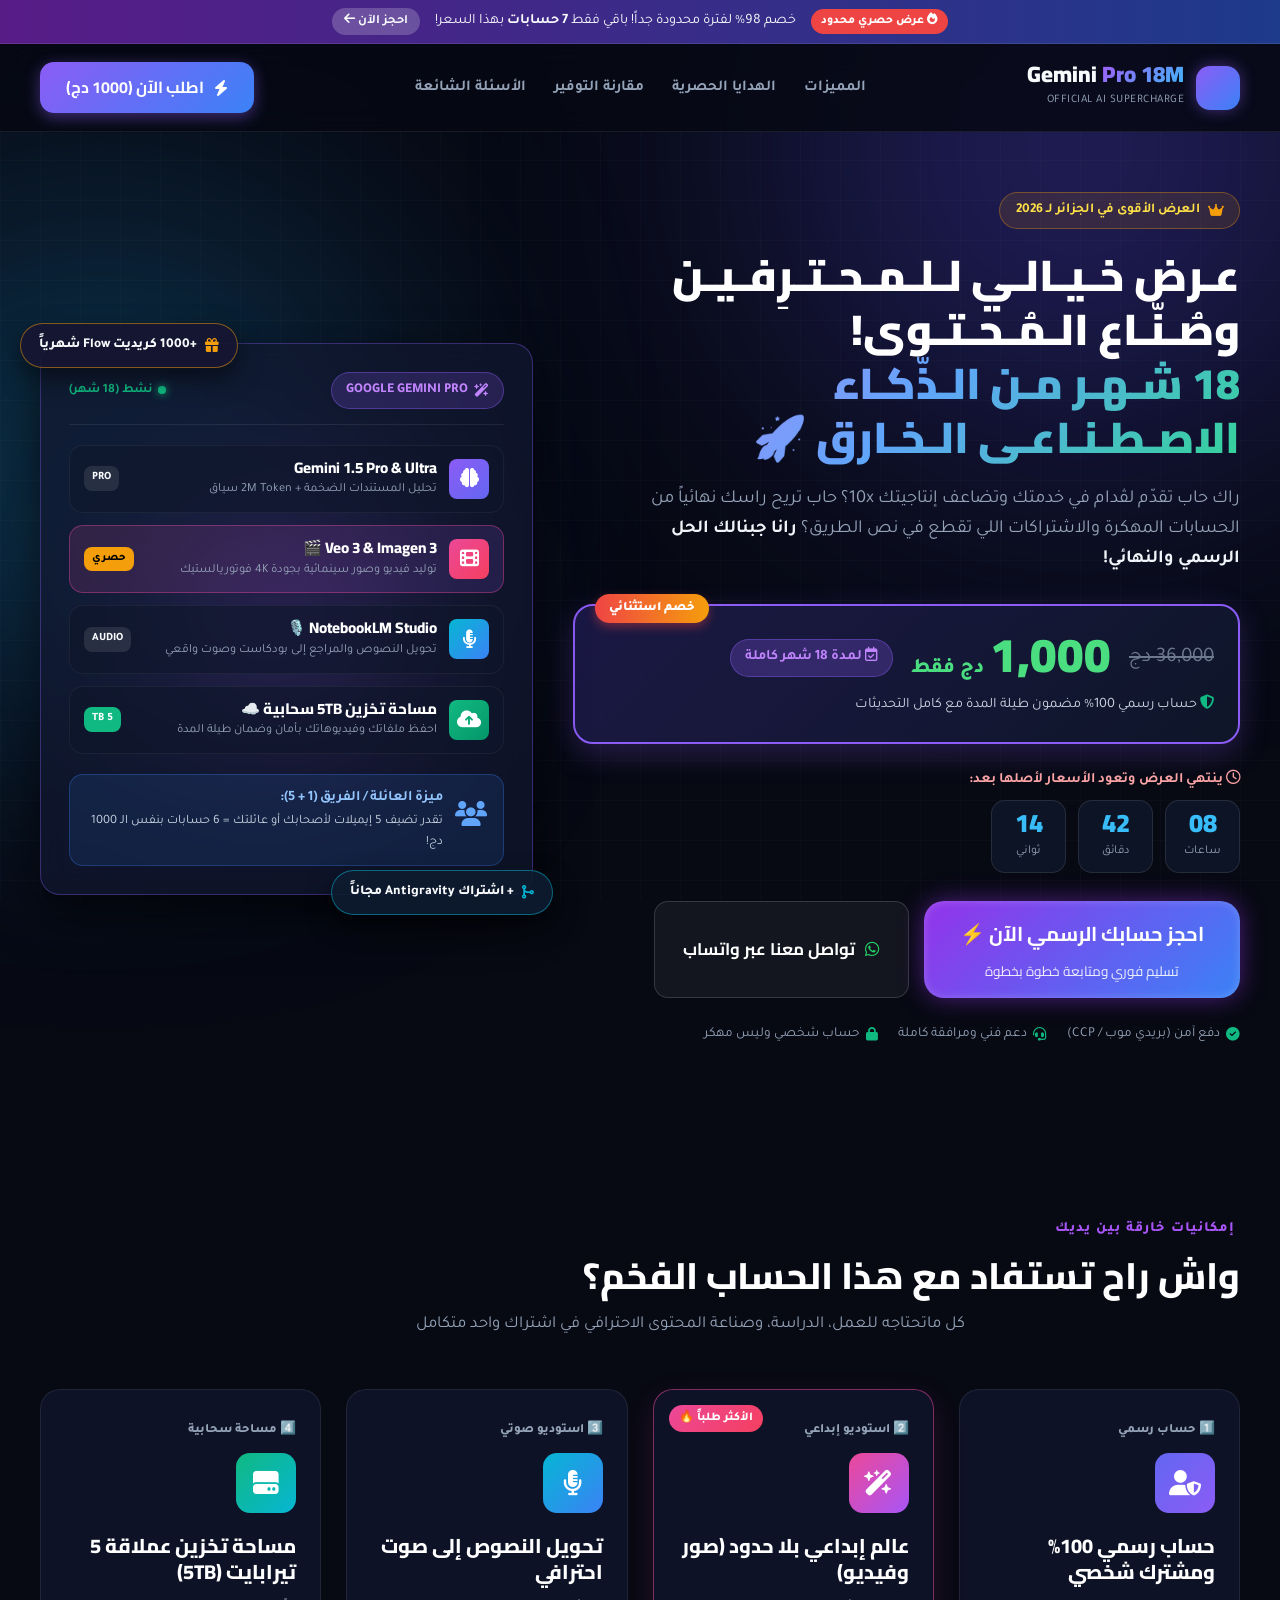
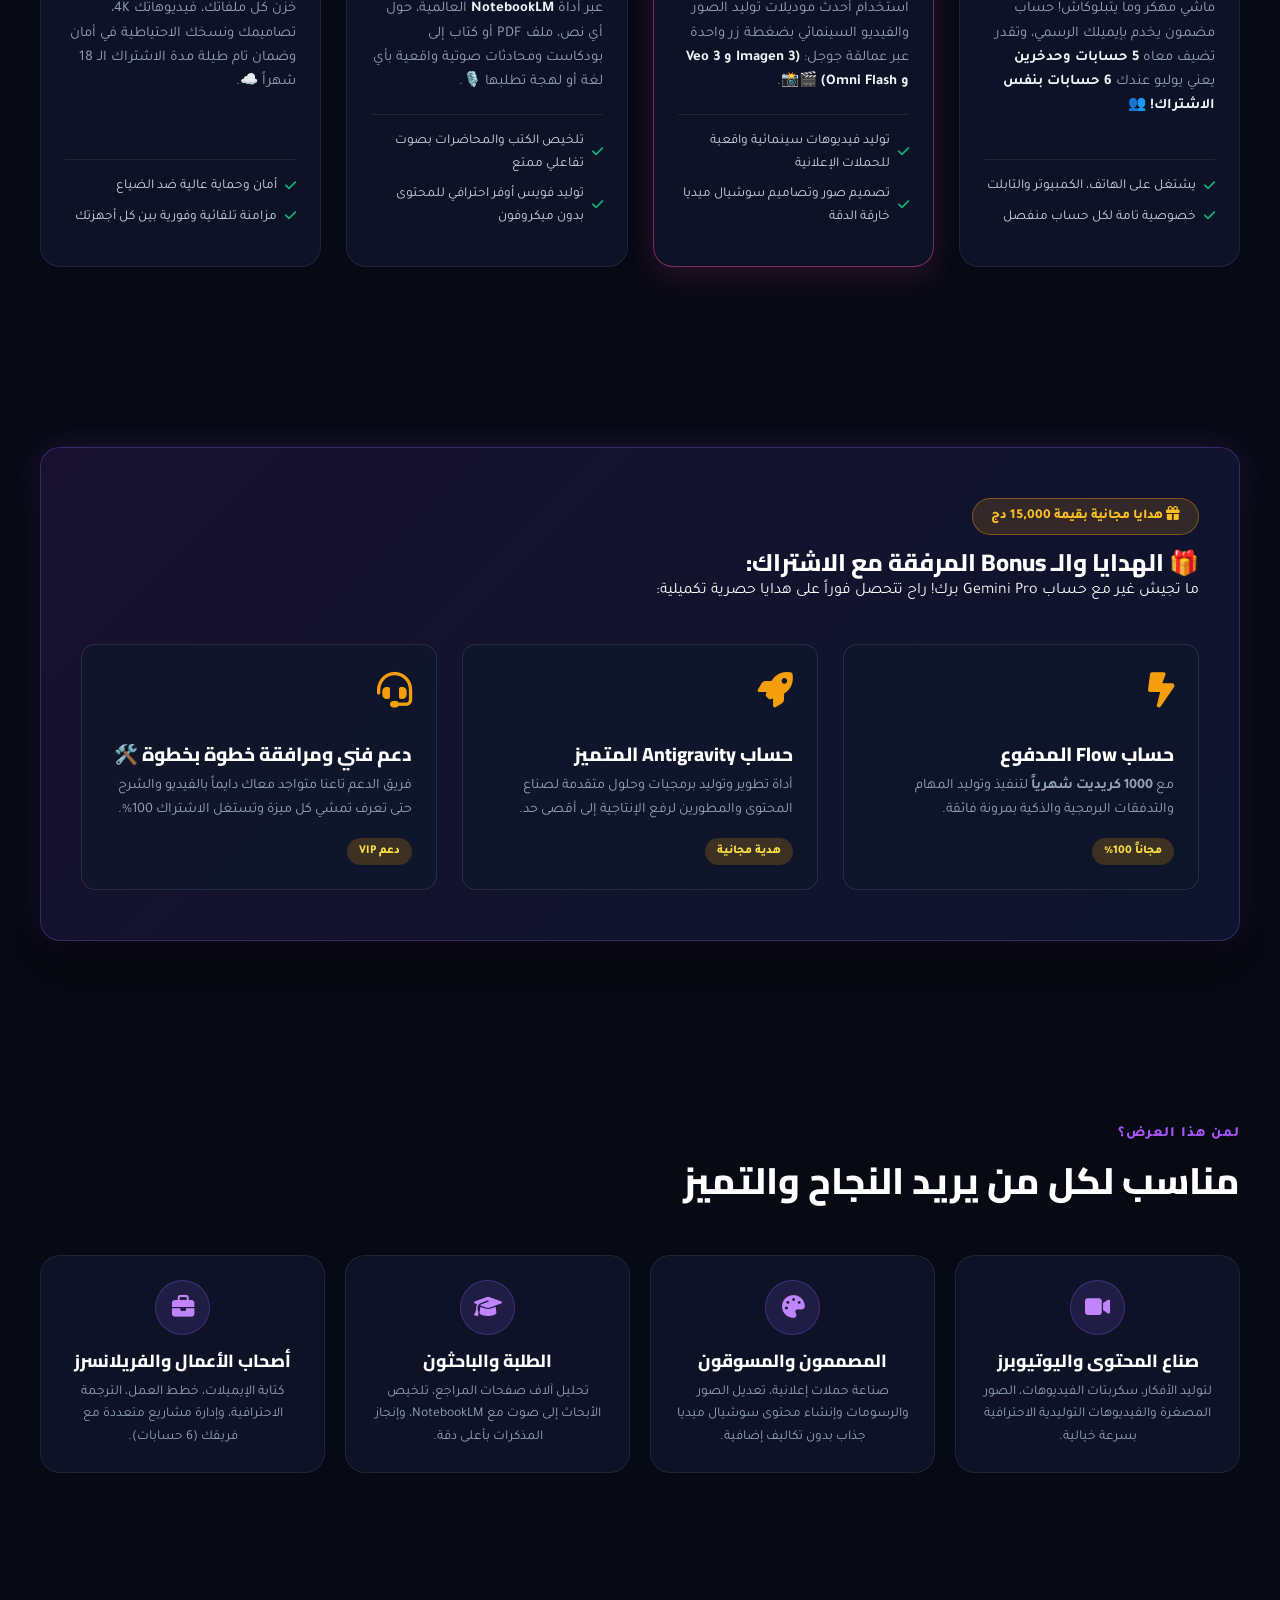
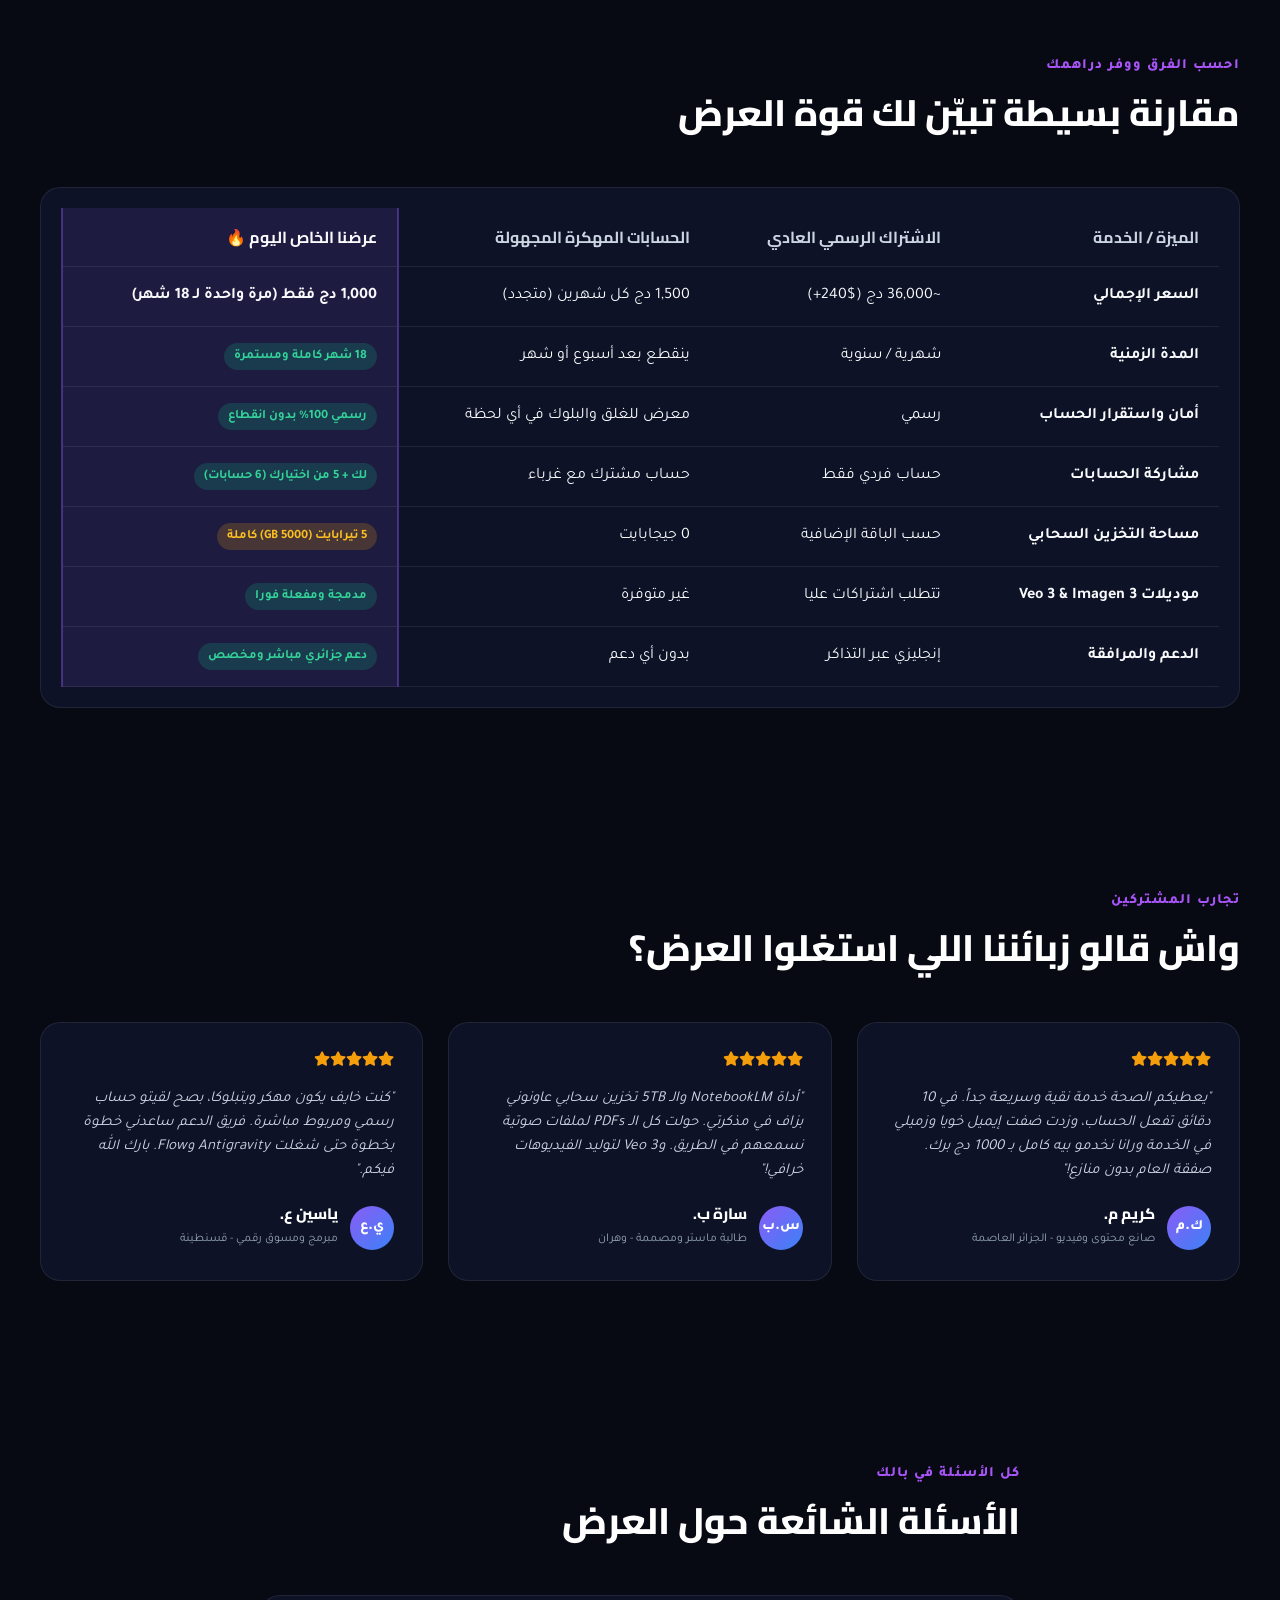
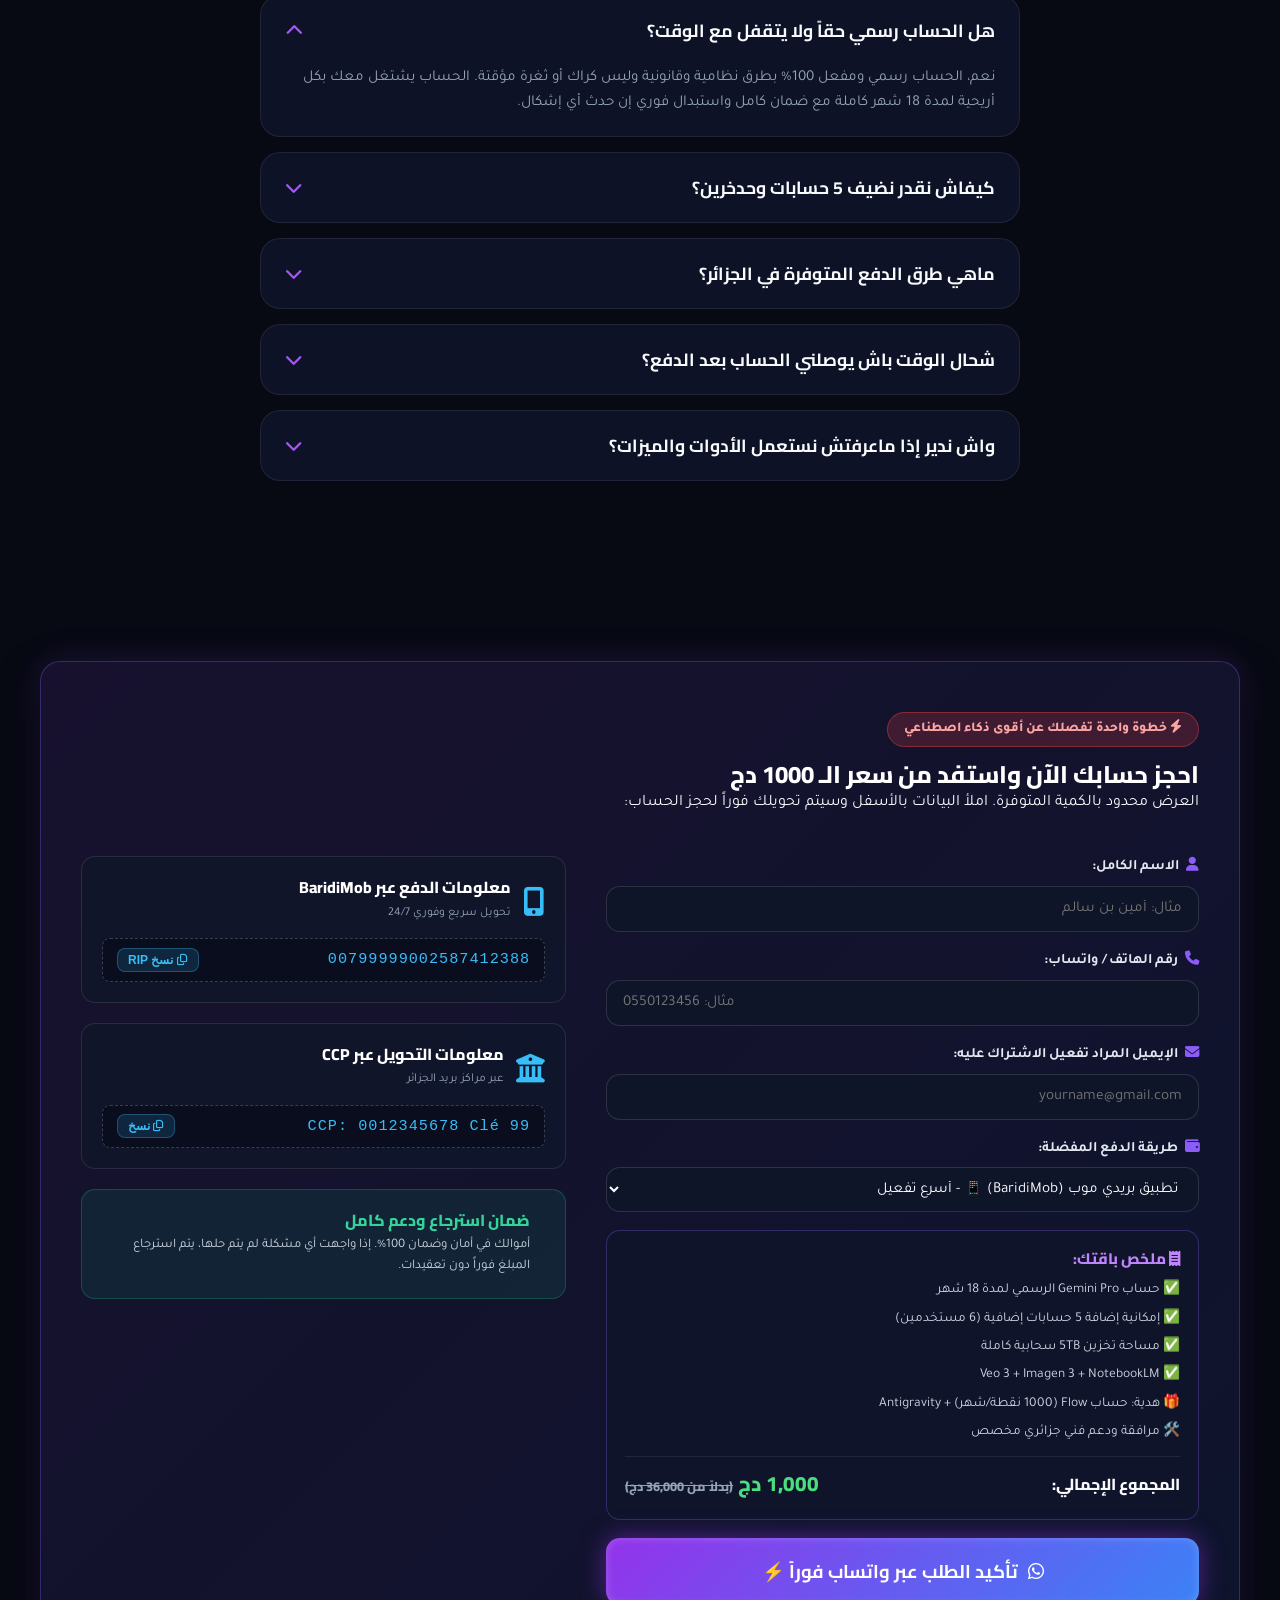
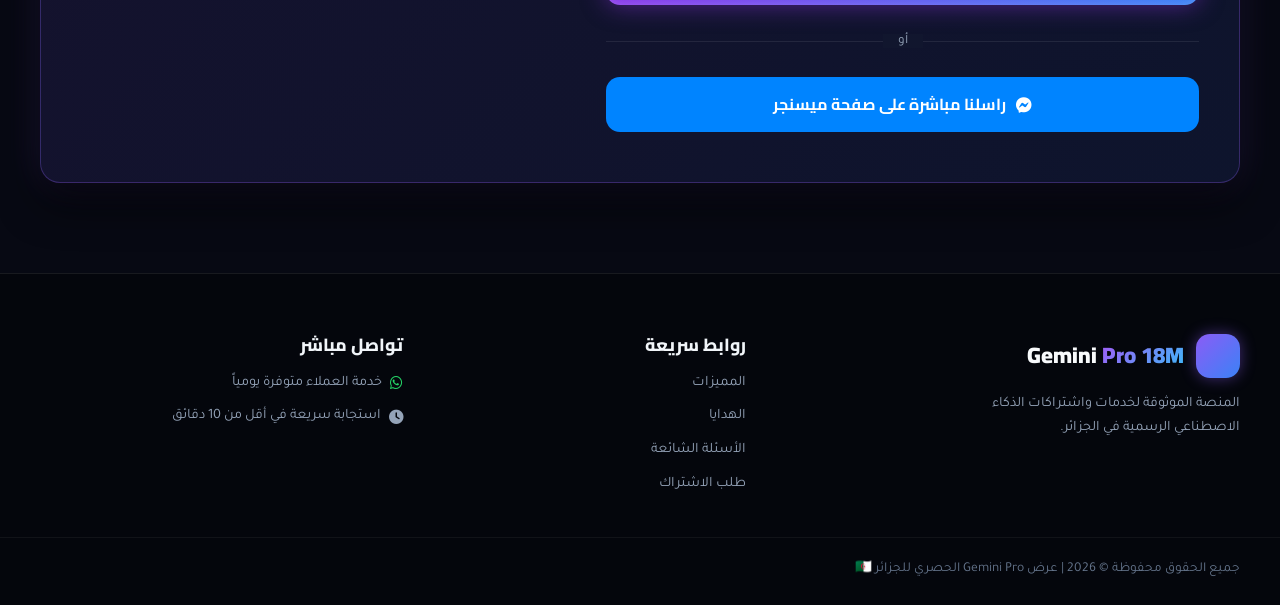
==== commit b6e94138: "Add files via upload" ====
--- a/index.html
+++ b/index.html
@@ -114,7 +114,7 @@
                         <span>احجز حسابك الرسمي الآن ⚡</span>
                         <small>تسليم فوري ومتابعة خطوة بخطوة</small>
                     </a>
-                    <a href="https://wa.me/213555000000?text=%D8%B3%D9%84%D8%A7%D9%85%20%D8%B9%D9%84%D9%8A%D9%83%D9%85%D8%8C%20%D8%AD%D8%A7%D8%A8%20%D9%86%D8%B3%D8%AA%D9%81%D8%B3%D8%B1%20%D8%B9%D9%84%D9%89%20%D8%B9%D8%B1%D8%B6%20Gemini%20Pro%2018%20%D8%B4%D9%87%D8%B1" target="_blank" class="btn btn-secondary-glow">
+                    <a href="https://wa.me/213664764206?text=%D8%B3%D9%84%D8%A7%D9%85%20%D8%B9%D9%84%D9%8A%D9%83%D9%85%D8%8C%20%D8%AD%D8%A7%D8%A8%20%D9%86%D8%B3%D8%AA%D9%81%D8%B3%D8%B1%20%D8%B9%D9%84%D9%89%20%D8%B9%D8%B1%D8%B6%20Gemini%20Pro%2018%20%D8%B4%D9%87%D8%B1" target="_blank" class="btn btn-secondary-glow">
                         <i class="fa-brands fa-whatsapp text-whatsapp"></i> تواصل معنا عبر واتساب
                     </a>
                 </div>
@@ -680,15 +680,6 @@
         </div>
     </footer>
 
-    <!-- Live Purchase Toast Notification Simulation -->
-    <div id="liveToast" class="live-toast">
-        <div class="toast-icon"><i class="fa-solid fa-check-circle"></i></div>
-        <div class="toast-info">
-            <h5 id="toastUser">محمد من البليدة</h5>
-            <p>قام للتو بحجز اشتراك Gemini Pro (18 شهر) ⚡</p>
-            <span class="toast-time">منذ 3 دقائق</span>
-        </div>
-    </div>
 
     <!-- Floating Sticky CTA Button on Mobile -->
     <div class="sticky-mobile-cta">
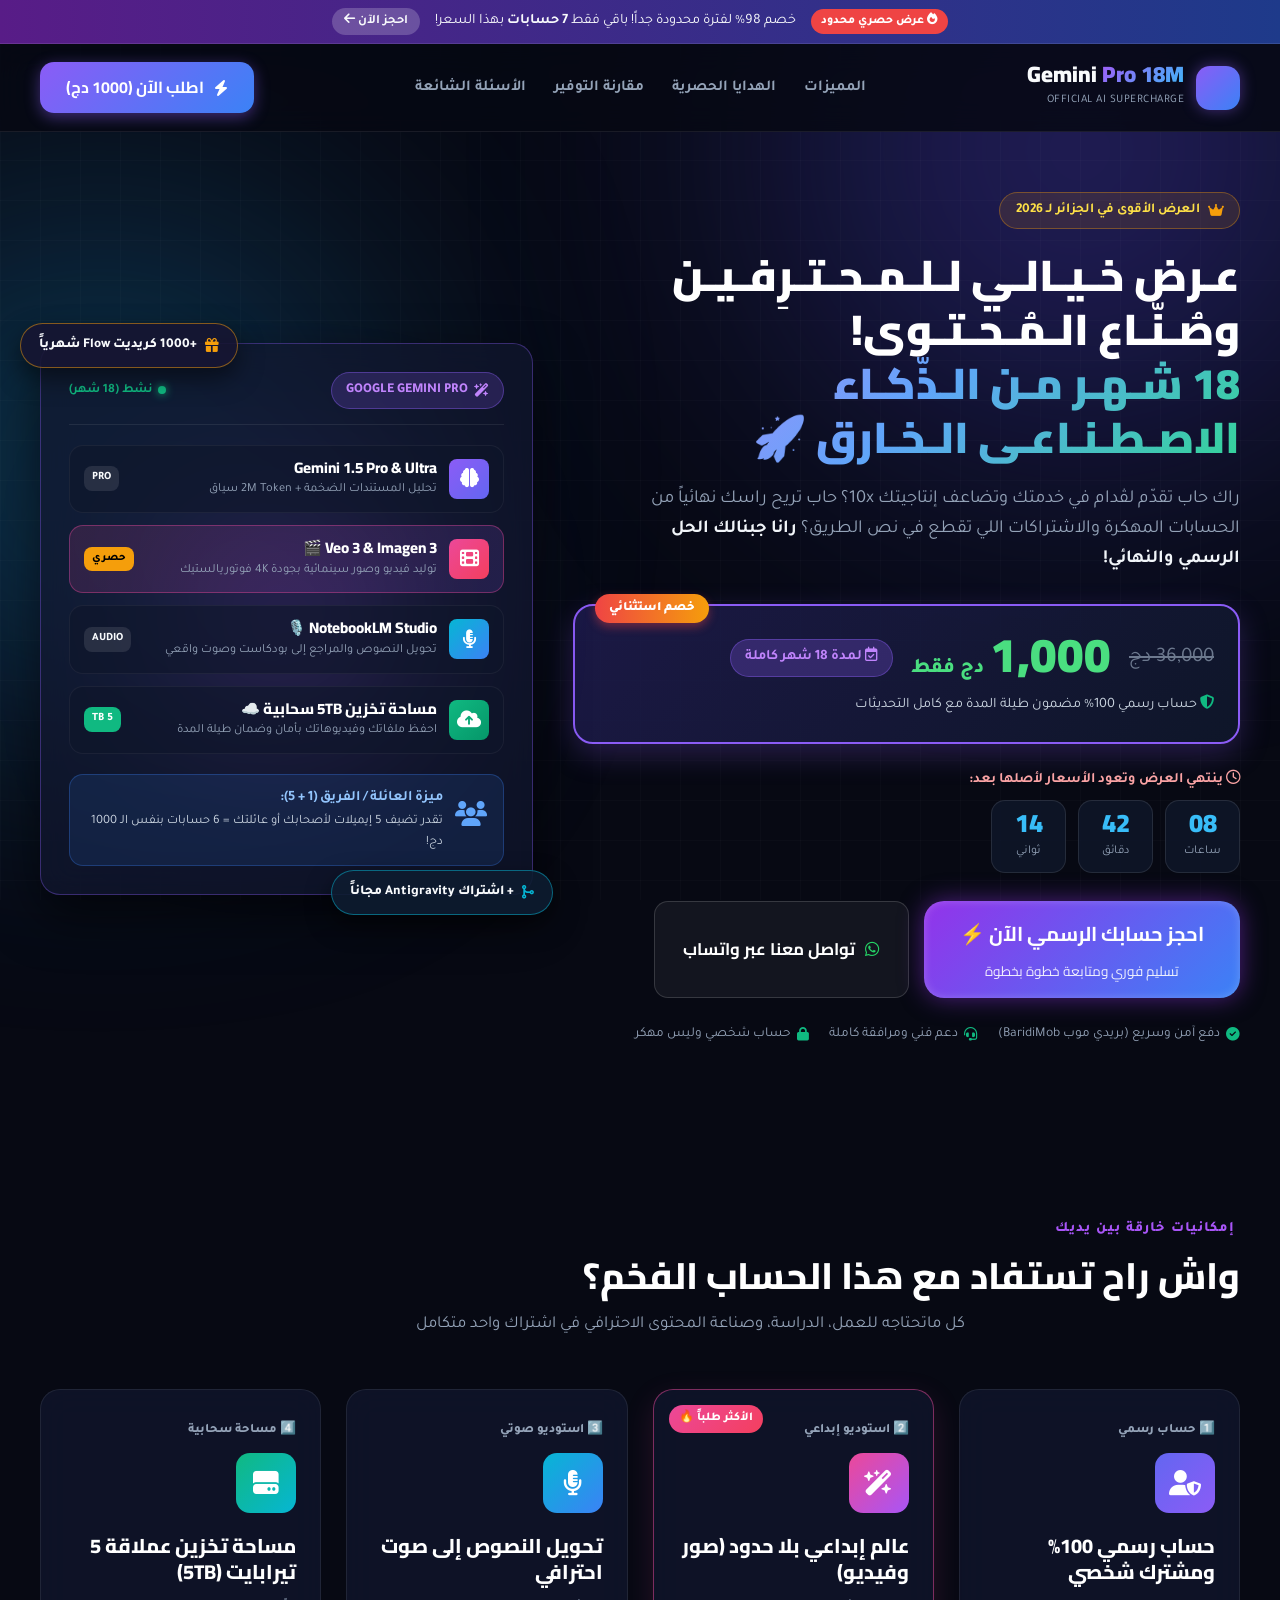
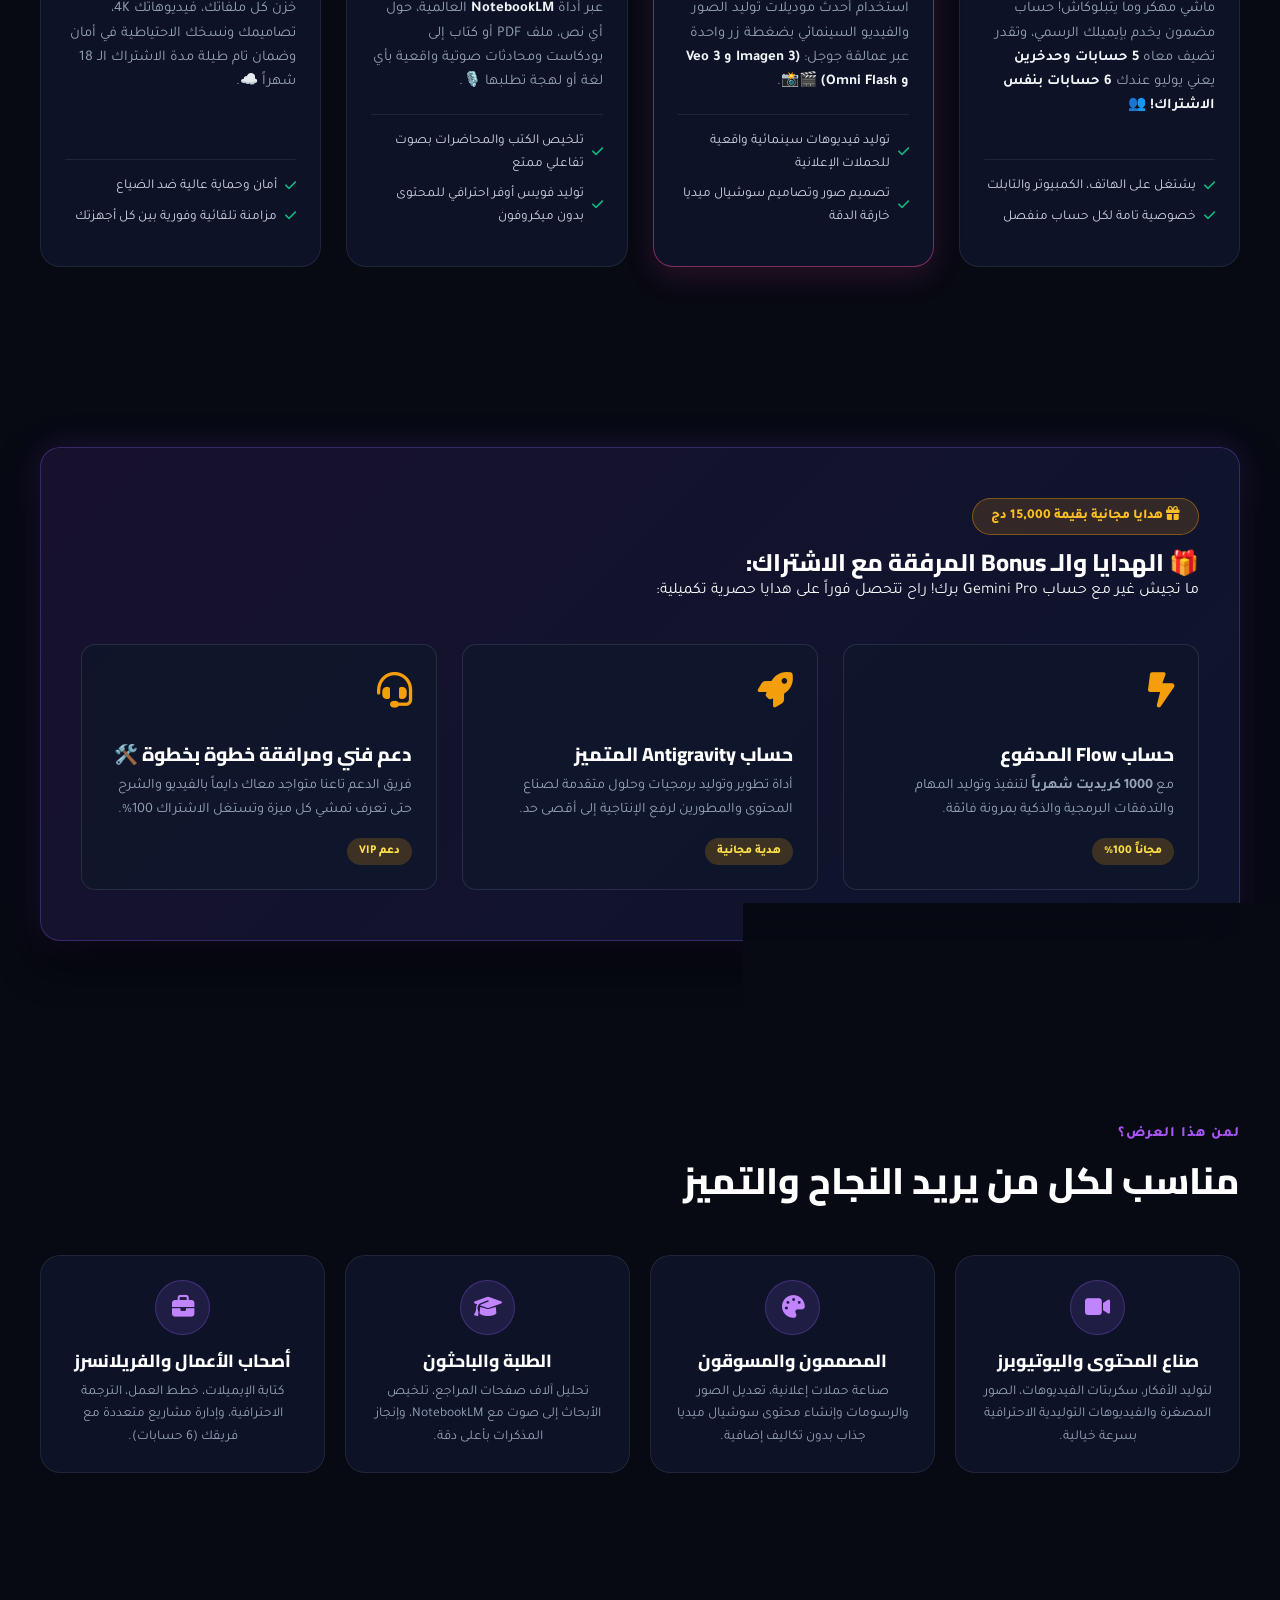
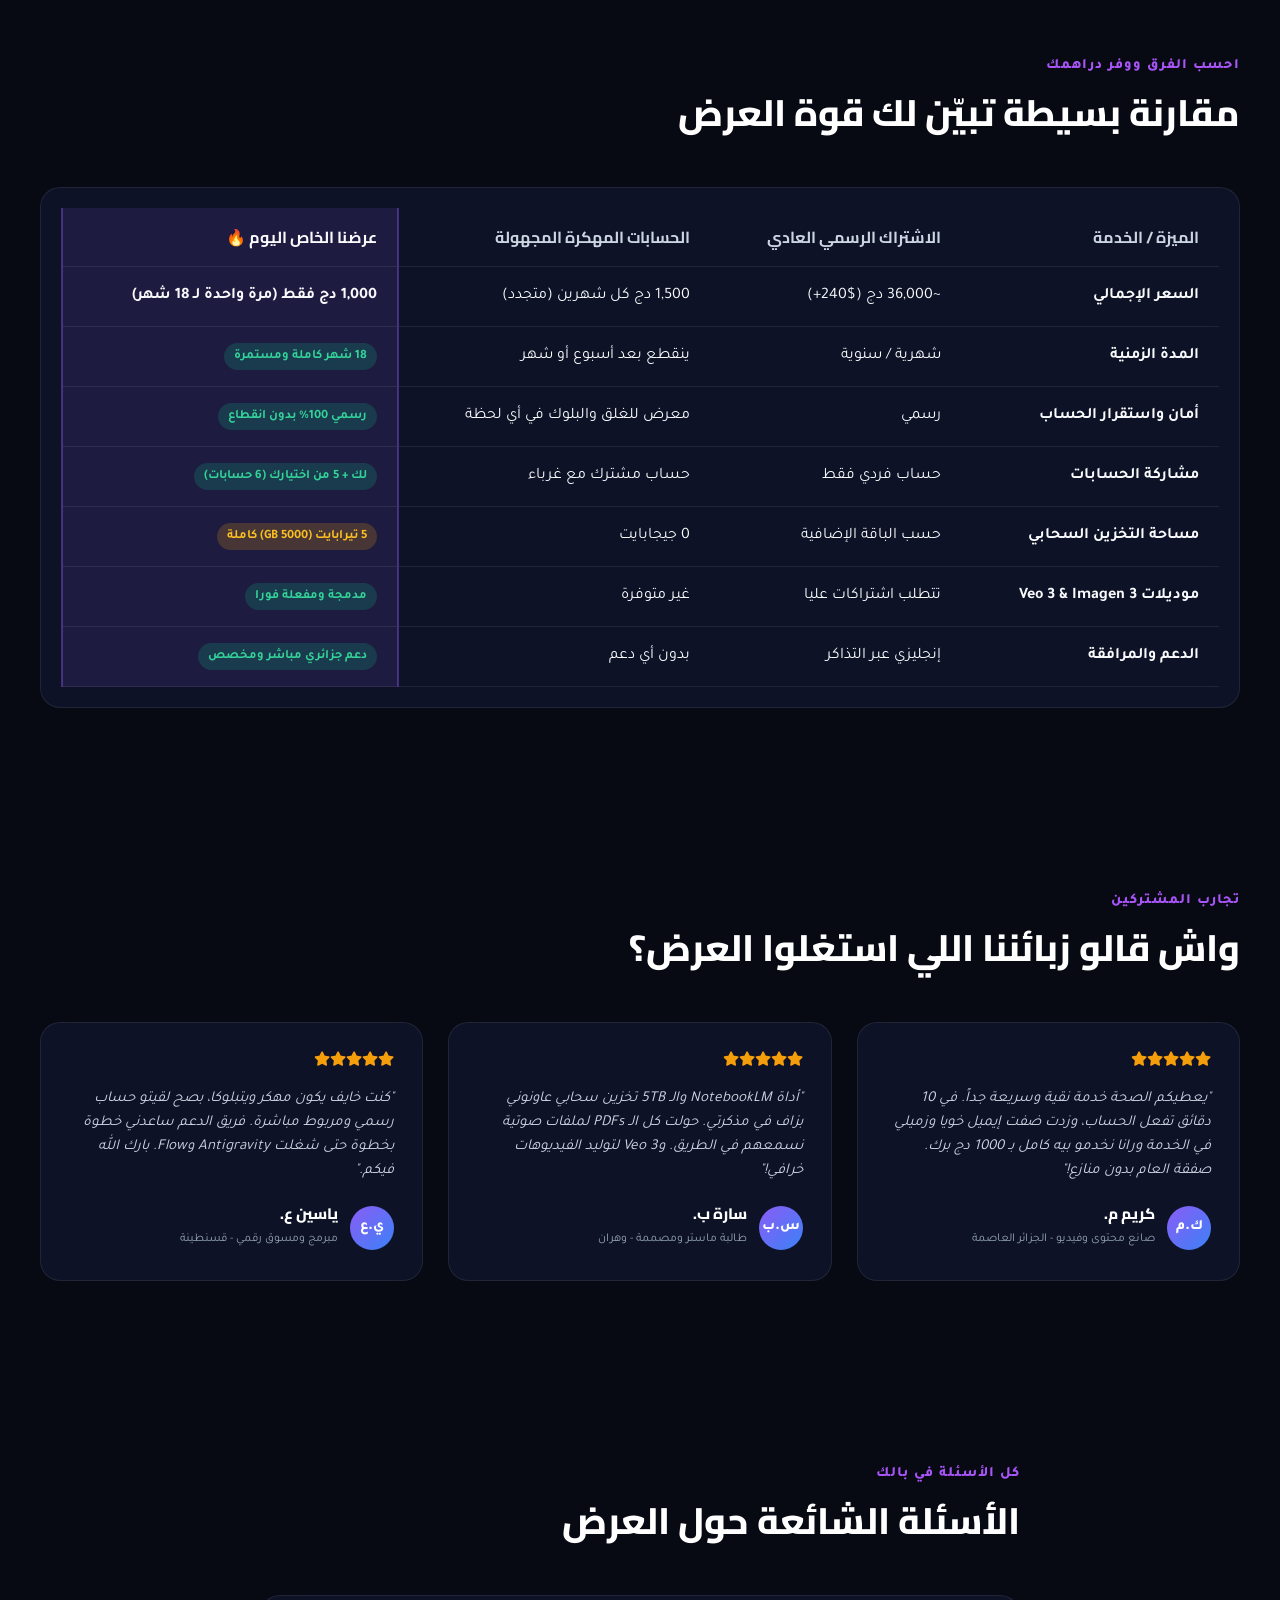
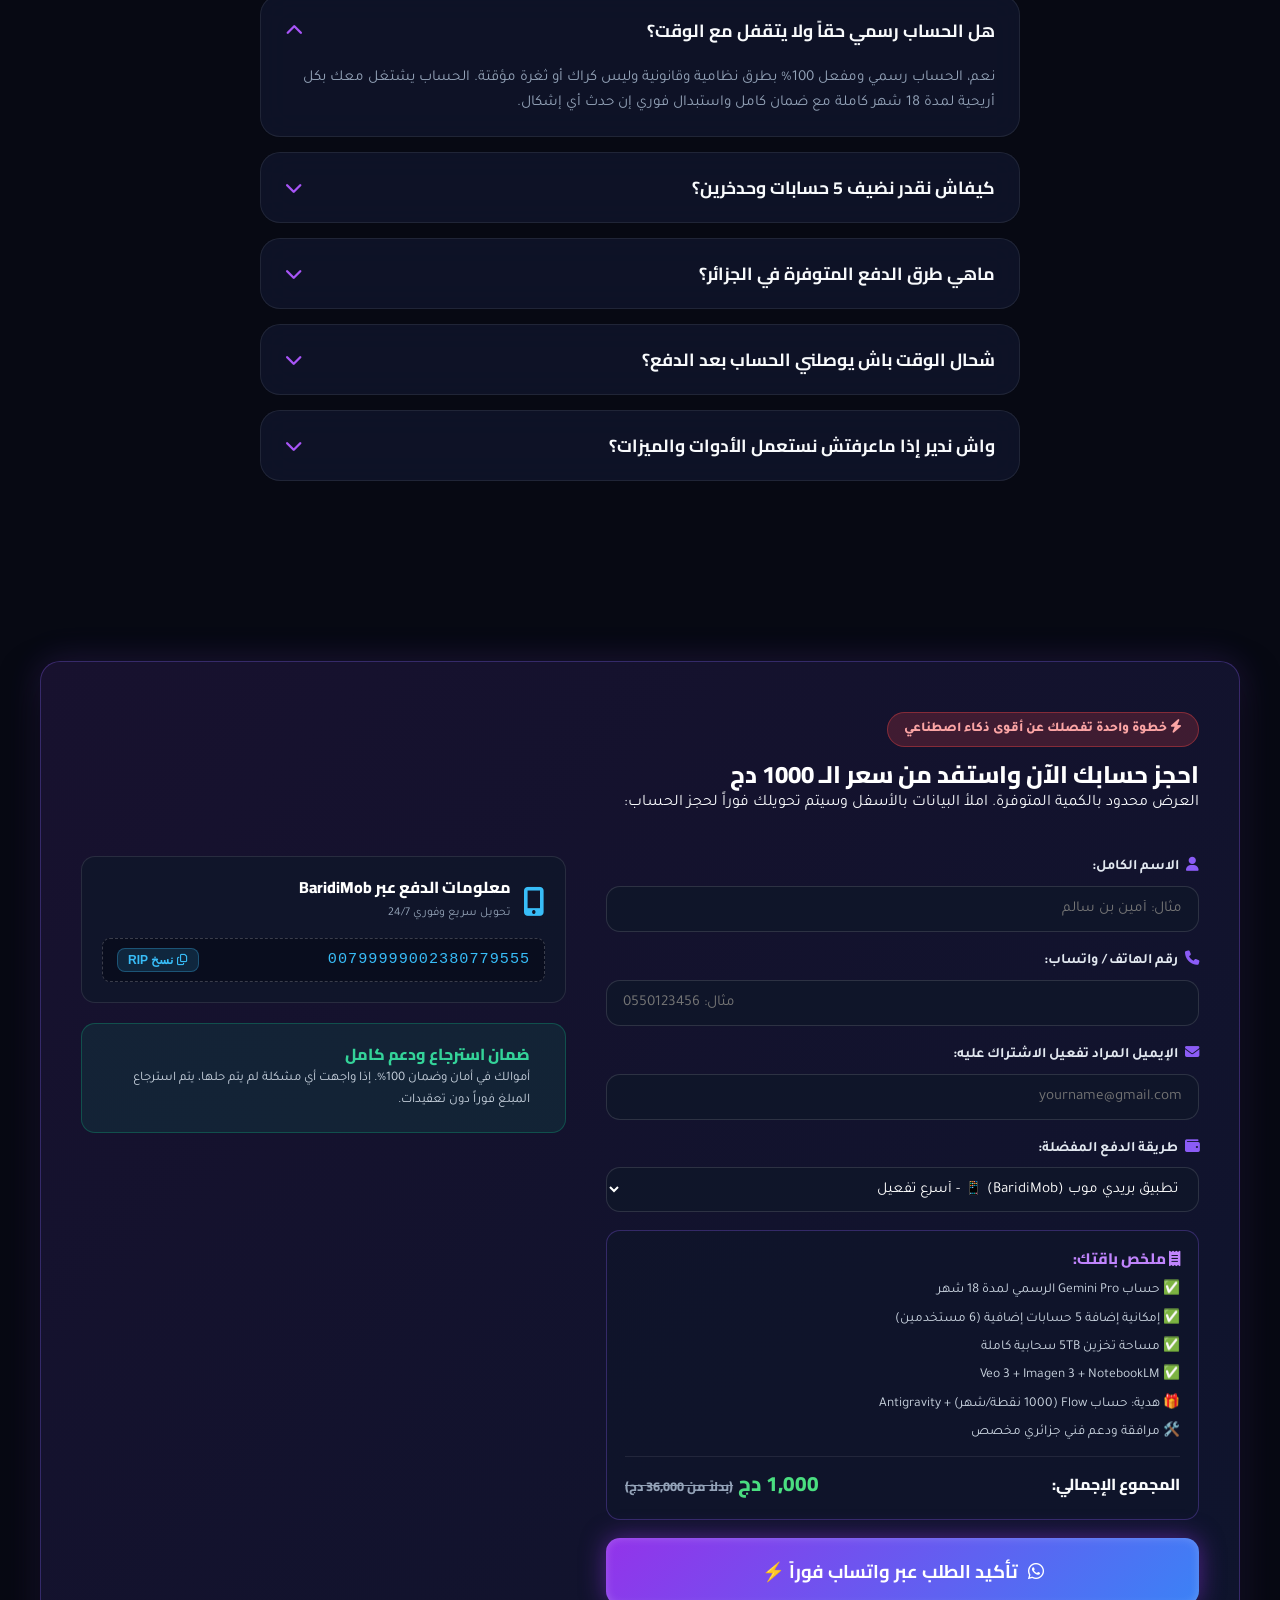
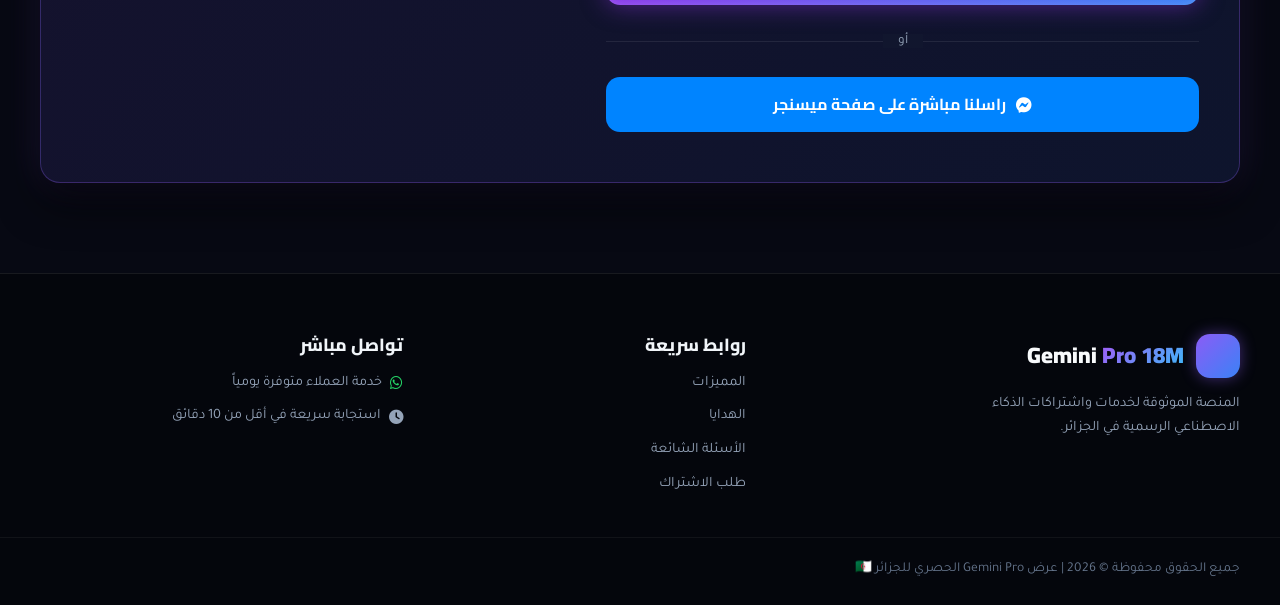
==== commit 20ab5842: "Add files via upload" ====
--- a/index.html
+++ b/index.html
@@ -121,7 +121,7 @@
 
                 <!-- Trust Points -->
                 <div class="hero-trust">
-                    <div class="trust-item"><i class="fa-solid fa-circle-check"></i> دفع آمن (بريدي موب / CCP)</div>
+                    <div class="trust-item"><i class="fa-solid fa-circle-check"></i> دفع آمن وسريع (بريدي موب BaridiMob)</div>
                     <div class="trust-item"><i class="fa-solid fa-headset"></i> دعم فني ومرافقة كاملة</div>
                     <div class="trust-item"><i class="fa-solid fa-lock"></i> حساب شخصي وليس مهكر</div>
                 </div>
@@ -509,7 +509,7 @@
                         <i class="fa-solid fa-chevron-down"></i>
                     </div>
                     <div class="accordion-content">
-                        <p>نوفر أسهل وأأمن طرق الدفع: <strong>BaridiMob (بريدي موب)</strong>، تحويل <strong>CCP (بريد الجزائر)</strong>، أو الدفع عبر فليكسي/البطاقات. بعد ملء الاستمارة ستظهر لك معلومات الحساب فوراً لتسريع العملية.</p>
+                        <p>نوفر أسهل وأسرع طريقة دفع في الجزائر: <strong>BaridiMob (بريدي موب)</strong>. بعد ملء الاستمارة ستظهر لك معلومات الحساب ورقم الـ RIP فوراً لتسريع عملية التفعيل.</p>
                     </div>
                 </div>
 
@@ -568,8 +568,6 @@
                             <label for="paymentMethod"><i class="fa-solid fa-wallet"></i> طريقة الدفع المفضلة:</label>
                             <select id="paymentMethod" class="form-control">
                                 <option value="BaridiMob">تطبيق بريدي موب (BaridiMob) 📱 - أسرع تفعيل</option>
-                                <option value="CCP">حوالة بريدية (CCP) 🏛️</option>
-                                <option value="Flexy">فليكسي (Flexy Djezzy / Mobilis / Ooredoo)</option>
                                 <option value="DirectChat">استفسار وتفاهم مباشر</option>
                             </select>
                         </div>
@@ -613,22 +611,8 @@
                                 </div>
                             </div>
                             <div class="copy-field">
-                                <code>00799999002587412388</code>
-                                <button class="btn-copy" onclick="copyText('00799999002587412388', this)"><i class="fa-regular fa-copy"></i> نسخ RIP</button>
-                            </div>
-                        </div>
-
-                        <div class="info-card">
-                            <div class="info-card-head">
-                                <i class="fa-solid fa-building-columns"></i>
-                                <div>
-                                    <h4>معلومات التحويل عبر CCP</h4>
-                                    <span>عبر مراكز بريد الجزائر</span>
-                                </div>
-                            </div>
-                            <div class="copy-field">
-                                <code>CCP: 0012345678 Clé 99</code>
-                                <button class="btn-copy" onclick="copyText('0012345678 99', this)"><i class="fa-regular fa-copy"></i> نسخ</button>
+                                <code>00799999002380779555</code>
+                                <button class="btn-copy" onclick="copyText('00799999002380779555', this)"><i class="fa-regular fa-copy"></i> نسخ RIP</button>
                             </div>
                         </div>
 
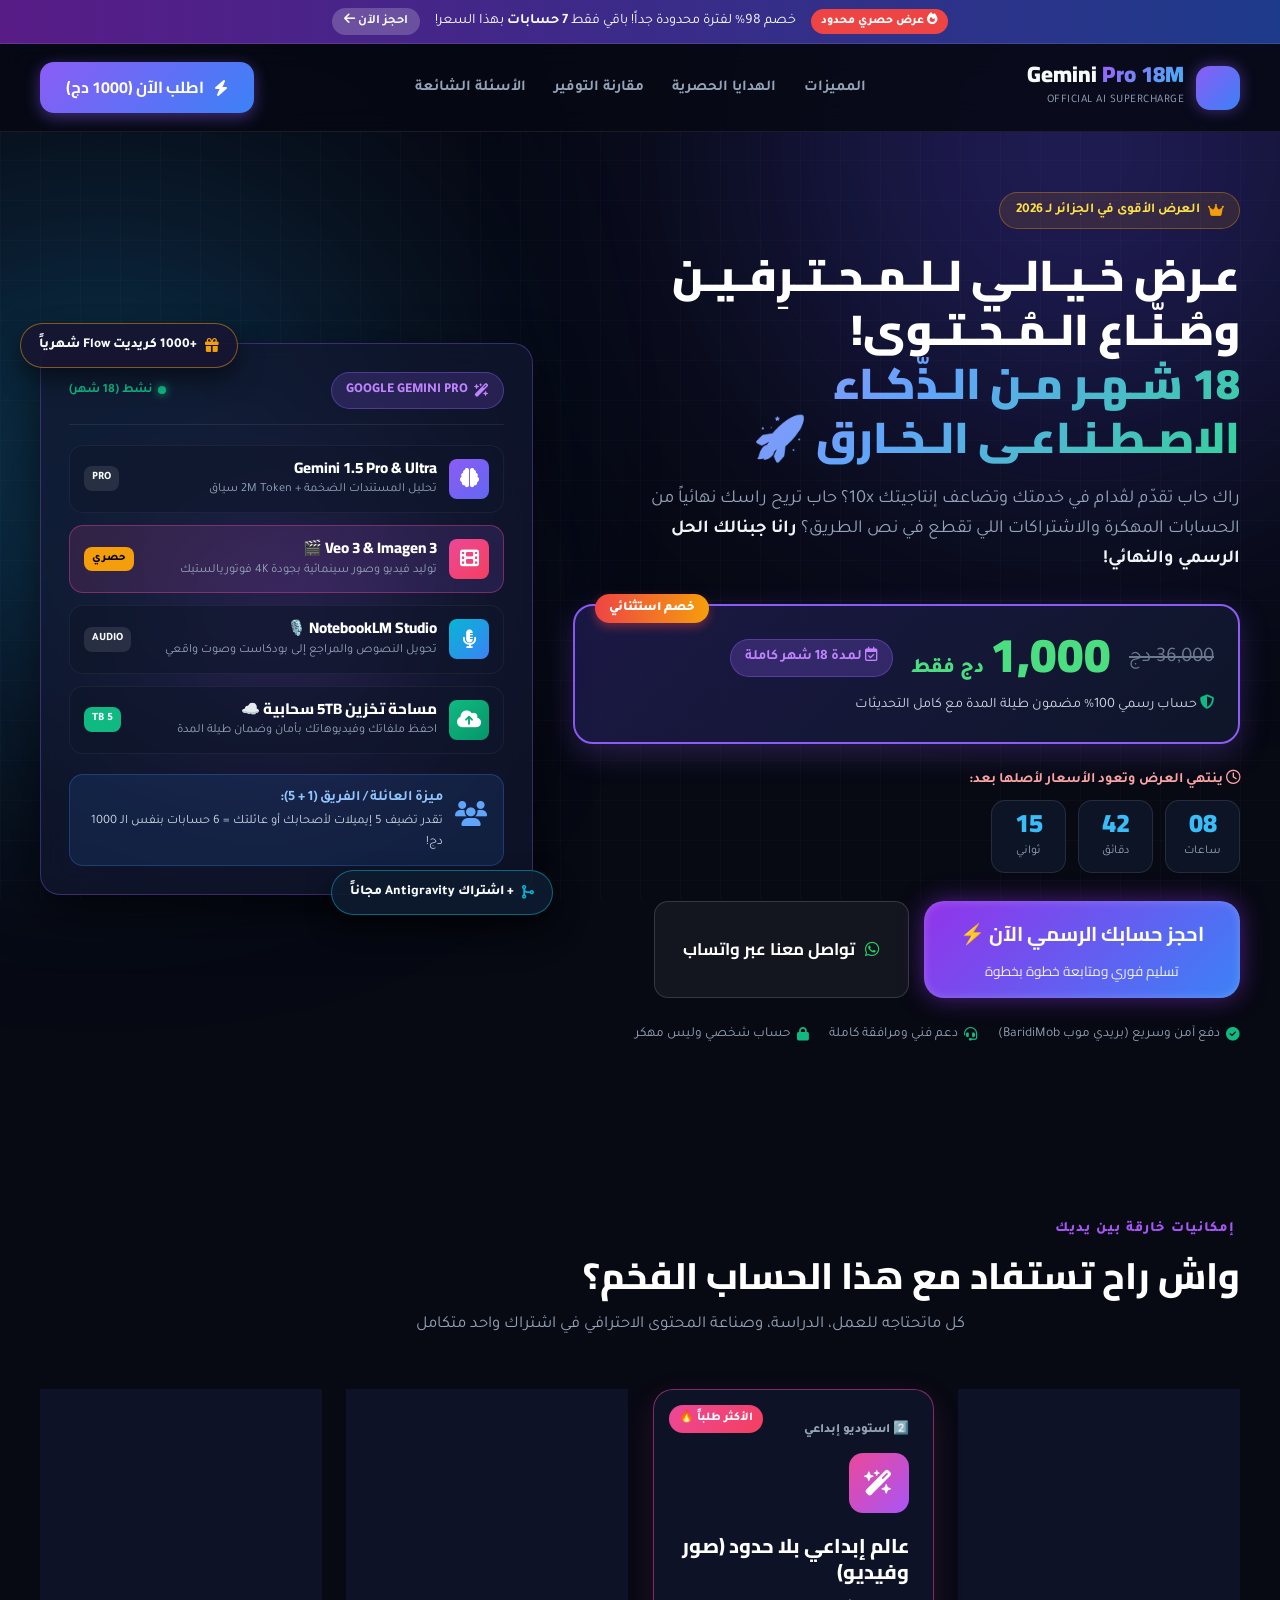
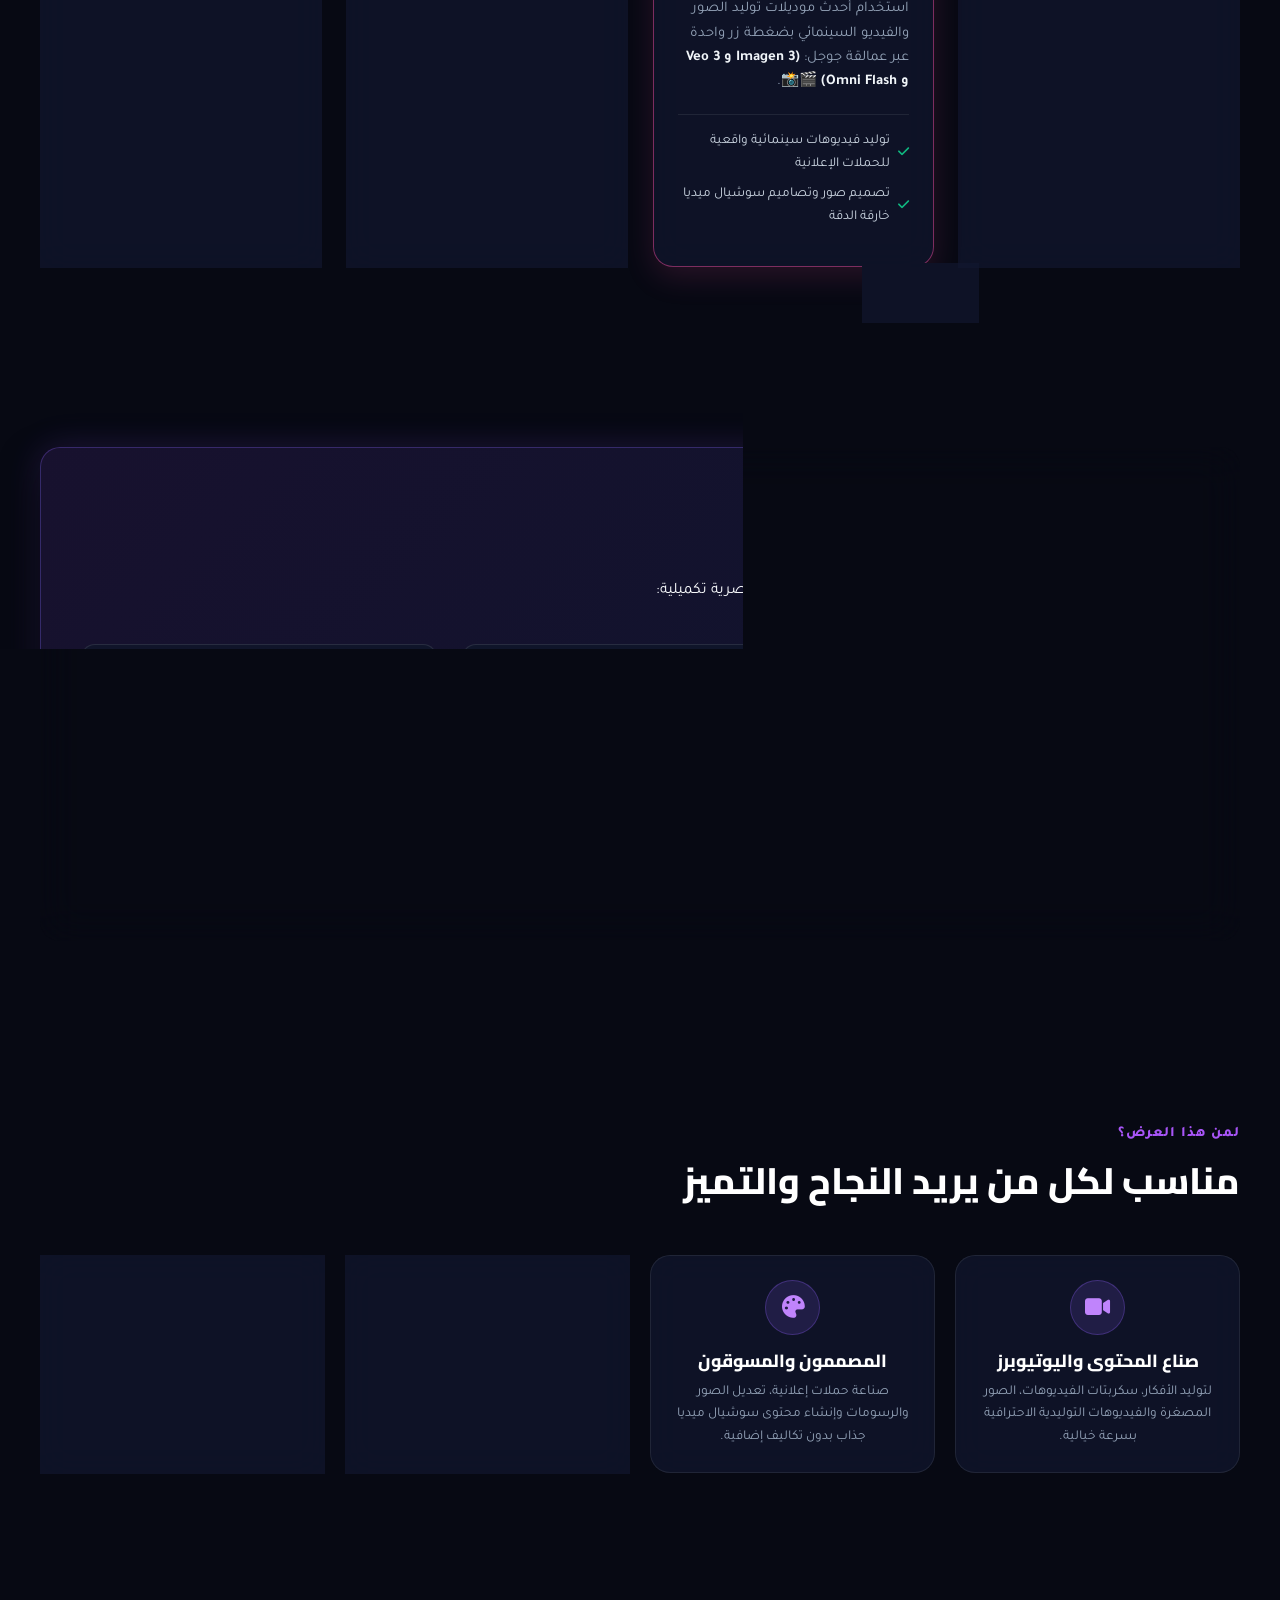
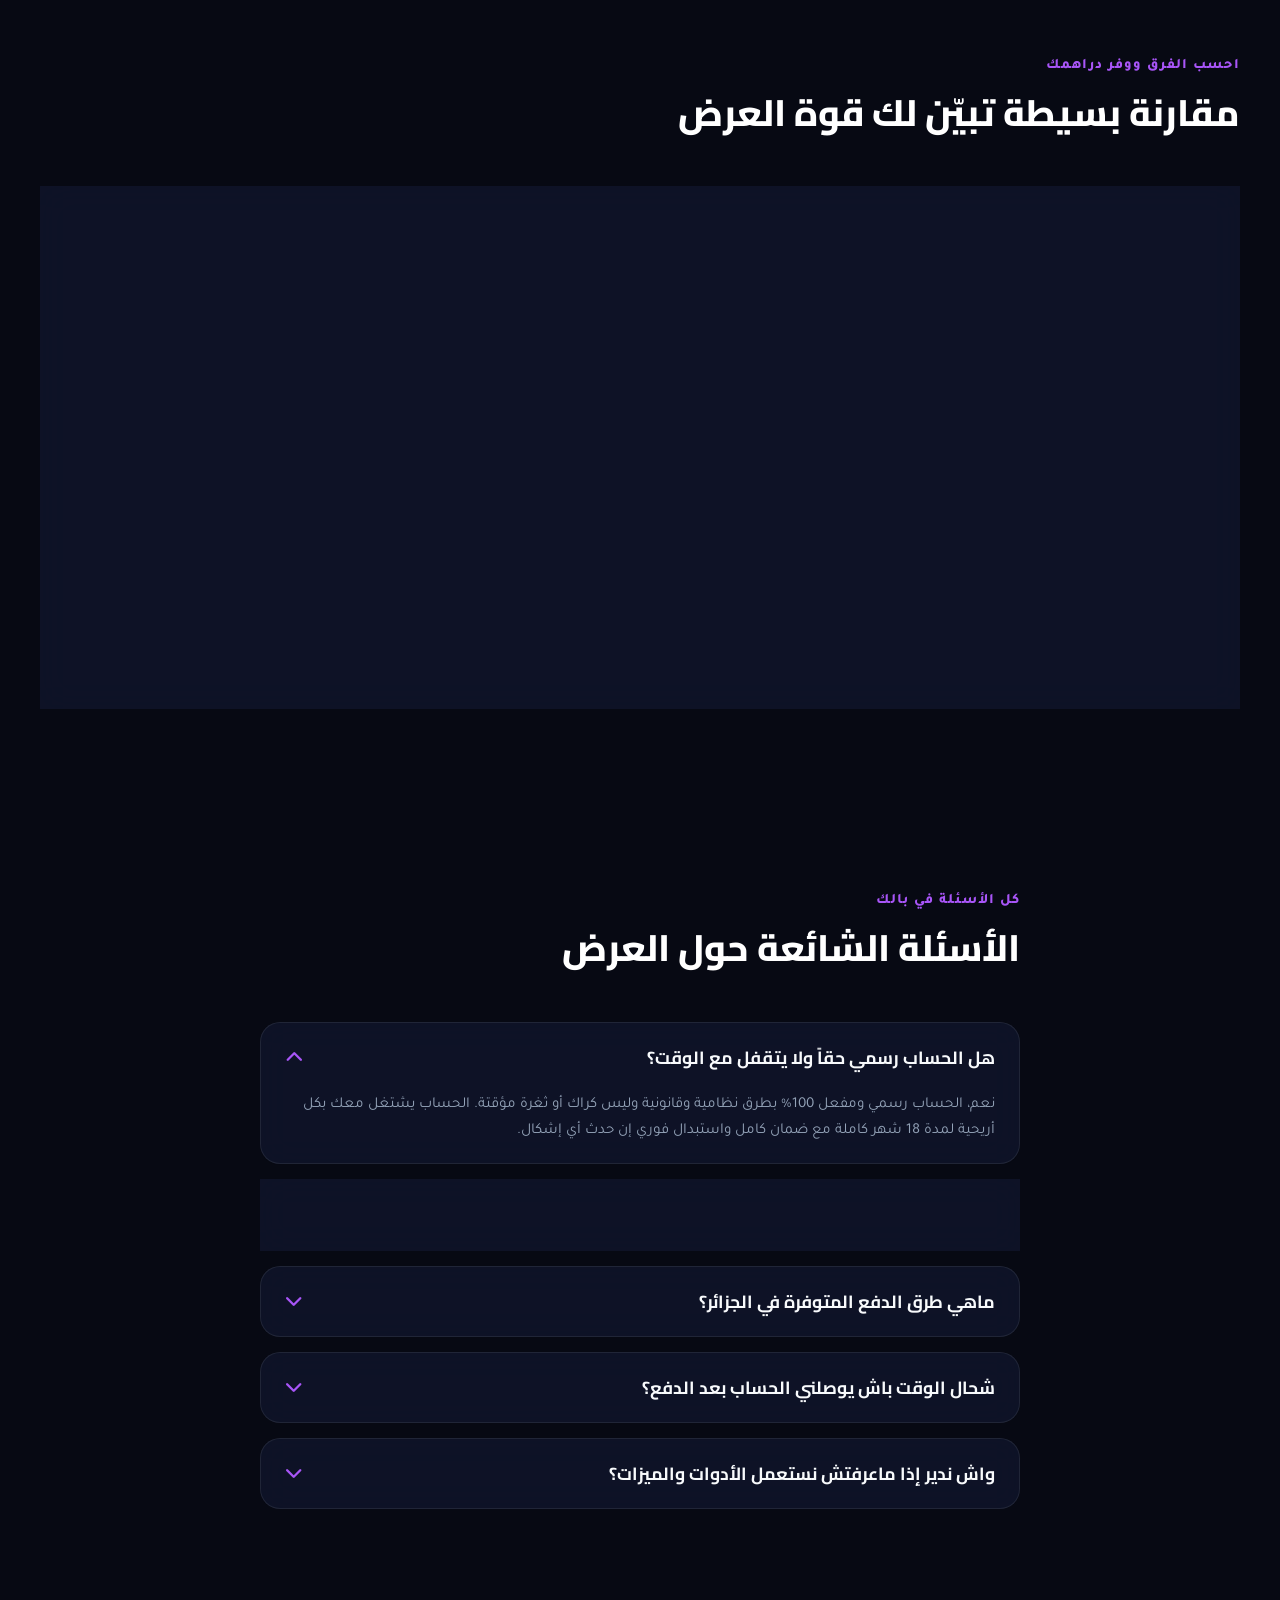
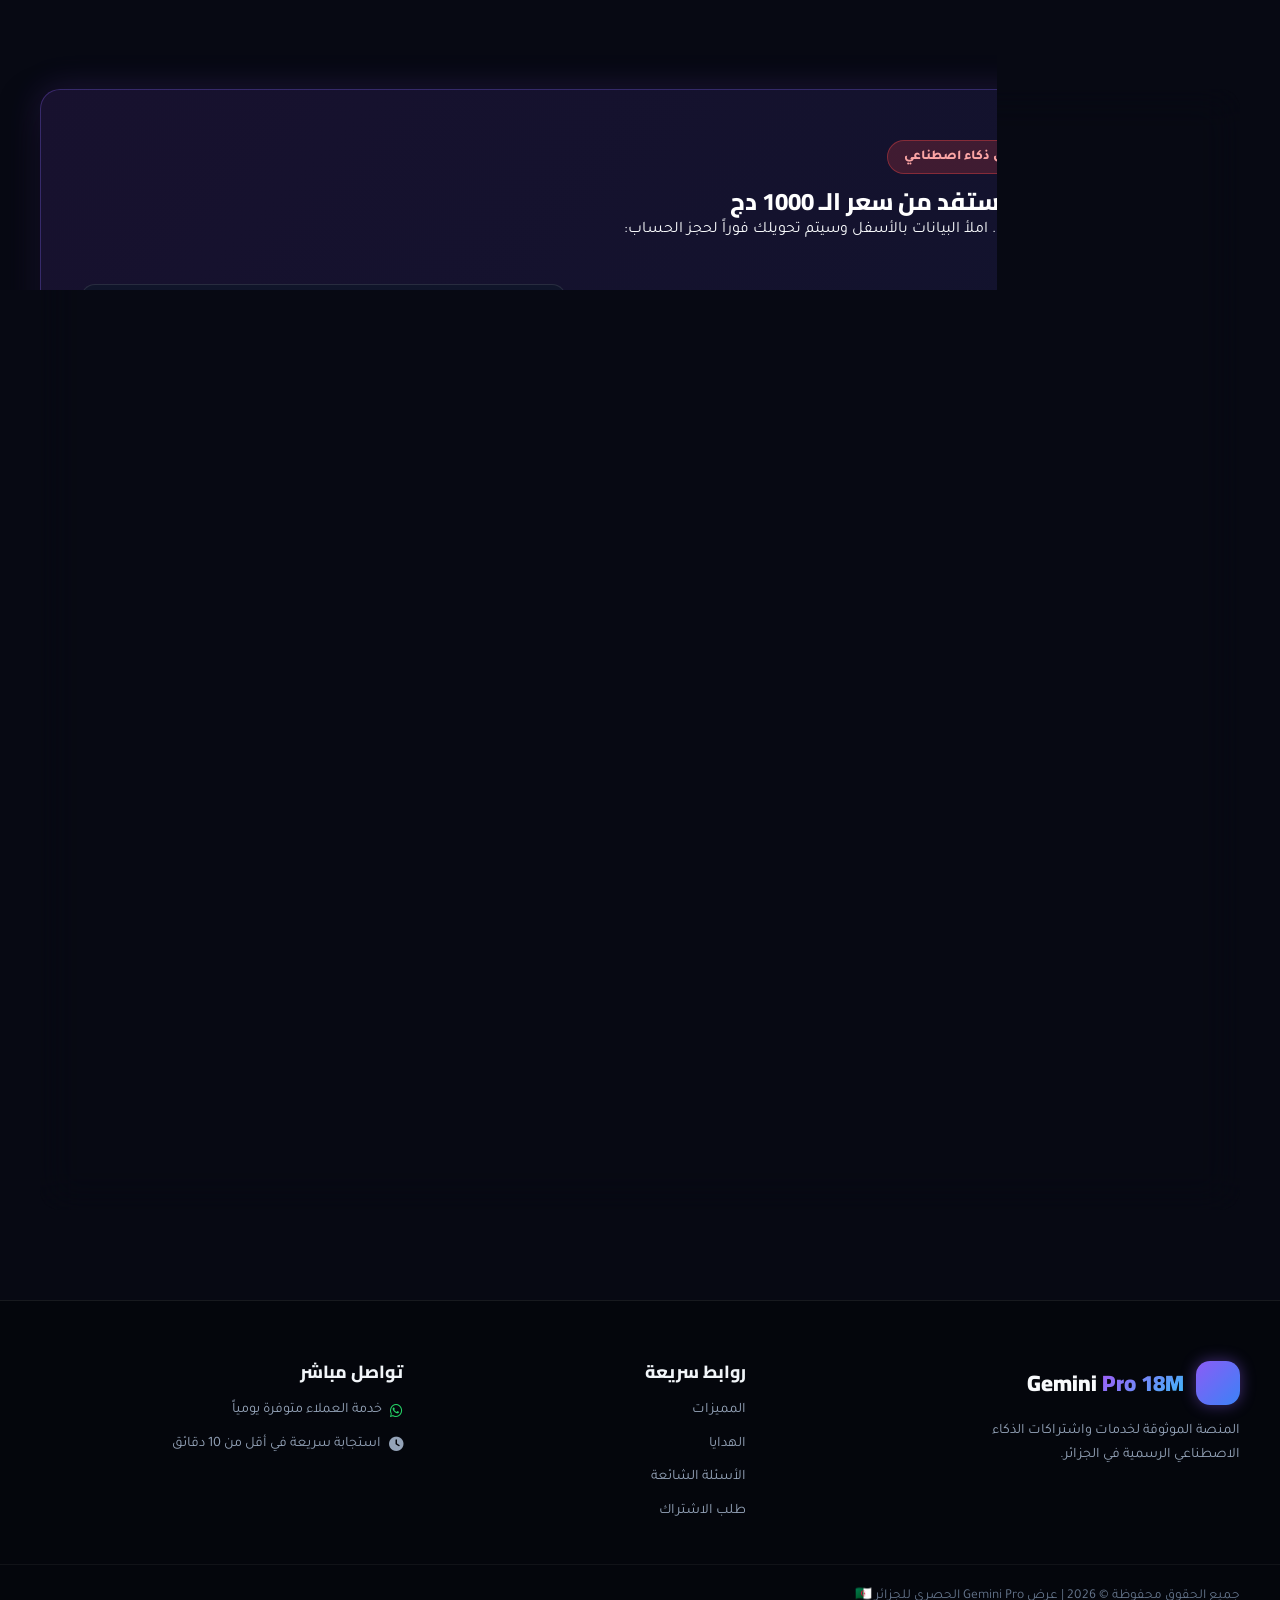
==== commit b82e6392: "Add files via upload" ====
--- a/index.html
+++ b/index.html
@@ -420,59 +420,7 @@
         </div>
     </section>
 
-    <!-- Testimonials / Social Proof -->
-    <section class="section-padding reviews-section">
-        <div class="container">
-            <div class="section-title text-center">
-                <span class="sub-heading">تجارب المشتركين</span>
-                <h2>واش قالو زبائننا اللي استغلوا العرض؟</h2>
-            </div>
-
-            <div class="reviews-grid">
-                <div class="review-card glass-panel">
-                    <div class="review-stars">
-                        <i class="fa-solid fa-star"></i><i class="fa-solid fa-star"></i><i class="fa-solid fa-star"></i><i class="fa-solid fa-star"></i><i class="fa-solid fa-star"></i>
-                    </div>
-                    <p class="review-text">"يعطيكم الصحة خدمة نقية وسريعة جداً. في 10 دقائق تفعل الحساب، وزدت ضفت إيميل خويا وزميلي في الخدمة ورانا نخدمو بيه كامل بـ 1000 دج برك. صفقة العام بدون منازع!"</p>
-                    <div class="reviewer-info">
-                        <div class="rev-avatar">ك.م</div>
-                        <div>
-                            <h5>كريم م.</h5>
-                            <span>صانع محتوى وفيديو - الجزائر العاصمة</span>
-                        </div>
-                    </div>
-                </div>
-
-                <div class="review-card glass-panel">
-                    <div class="review-stars">
-                        <i class="fa-solid fa-star"></i><i class="fa-solid fa-star"></i><i class="fa-solid fa-star"></i><i class="fa-solid fa-star"></i><i class="fa-solid fa-star"></i>
-                    </div>
-                    <p class="review-text">"أداة NotebookLM والـ 5TB تخزين سحابي عاونوني بزاف في مذكرتي. حولت كل الـ PDFs لملفات صوتية نسمعهم في الطريق. وVeo 3 لتوليد الفيديوهات خرافي!"</p>
-                    <div class="reviewer-info">
-                        <div class="rev-avatar">س.ب</div>
-                        <div>
-                            <h5>سارة ب.</h5>
-                            <span>طالبة ماستر ومصممة - وهران</span>
-                        </div>
-                    </div>
-                </div>
-
-                <div class="review-card glass-panel">
-                    <div class="review-stars">
-                        <i class="fa-solid fa-star"></i><i class="fa-solid fa-star"></i><i class="fa-solid fa-star"></i><i class="fa-solid fa-star"></i><i class="fa-solid fa-star"></i>
-                    </div>
-                    <p class="review-text">"كنت خايف يكون مهكر ويتبلوكا، بصح لقيتو حساب رسمي ومربوط مباشرة. فريق الدعم ساعدني خطوة بخطوة حتى شغلت Antigravity وFlow. بارك الله فيكم."</p>
-                    <div class="reviewer-info">
-                        <div class="rev-avatar">ي.ع</div>
-                        <div>
-                            <h5>ياسين ع.</h5>
-                            <span>مبرمج ومسوق رقمي - قسنطينة</span>
-                        </div>
-                    </div>
-                </div>
-            </div>
-        </div>
-    </section>
+
 
     <!-- FAQ Section -->
     <section id="faq" class="section-padding faq-section">
